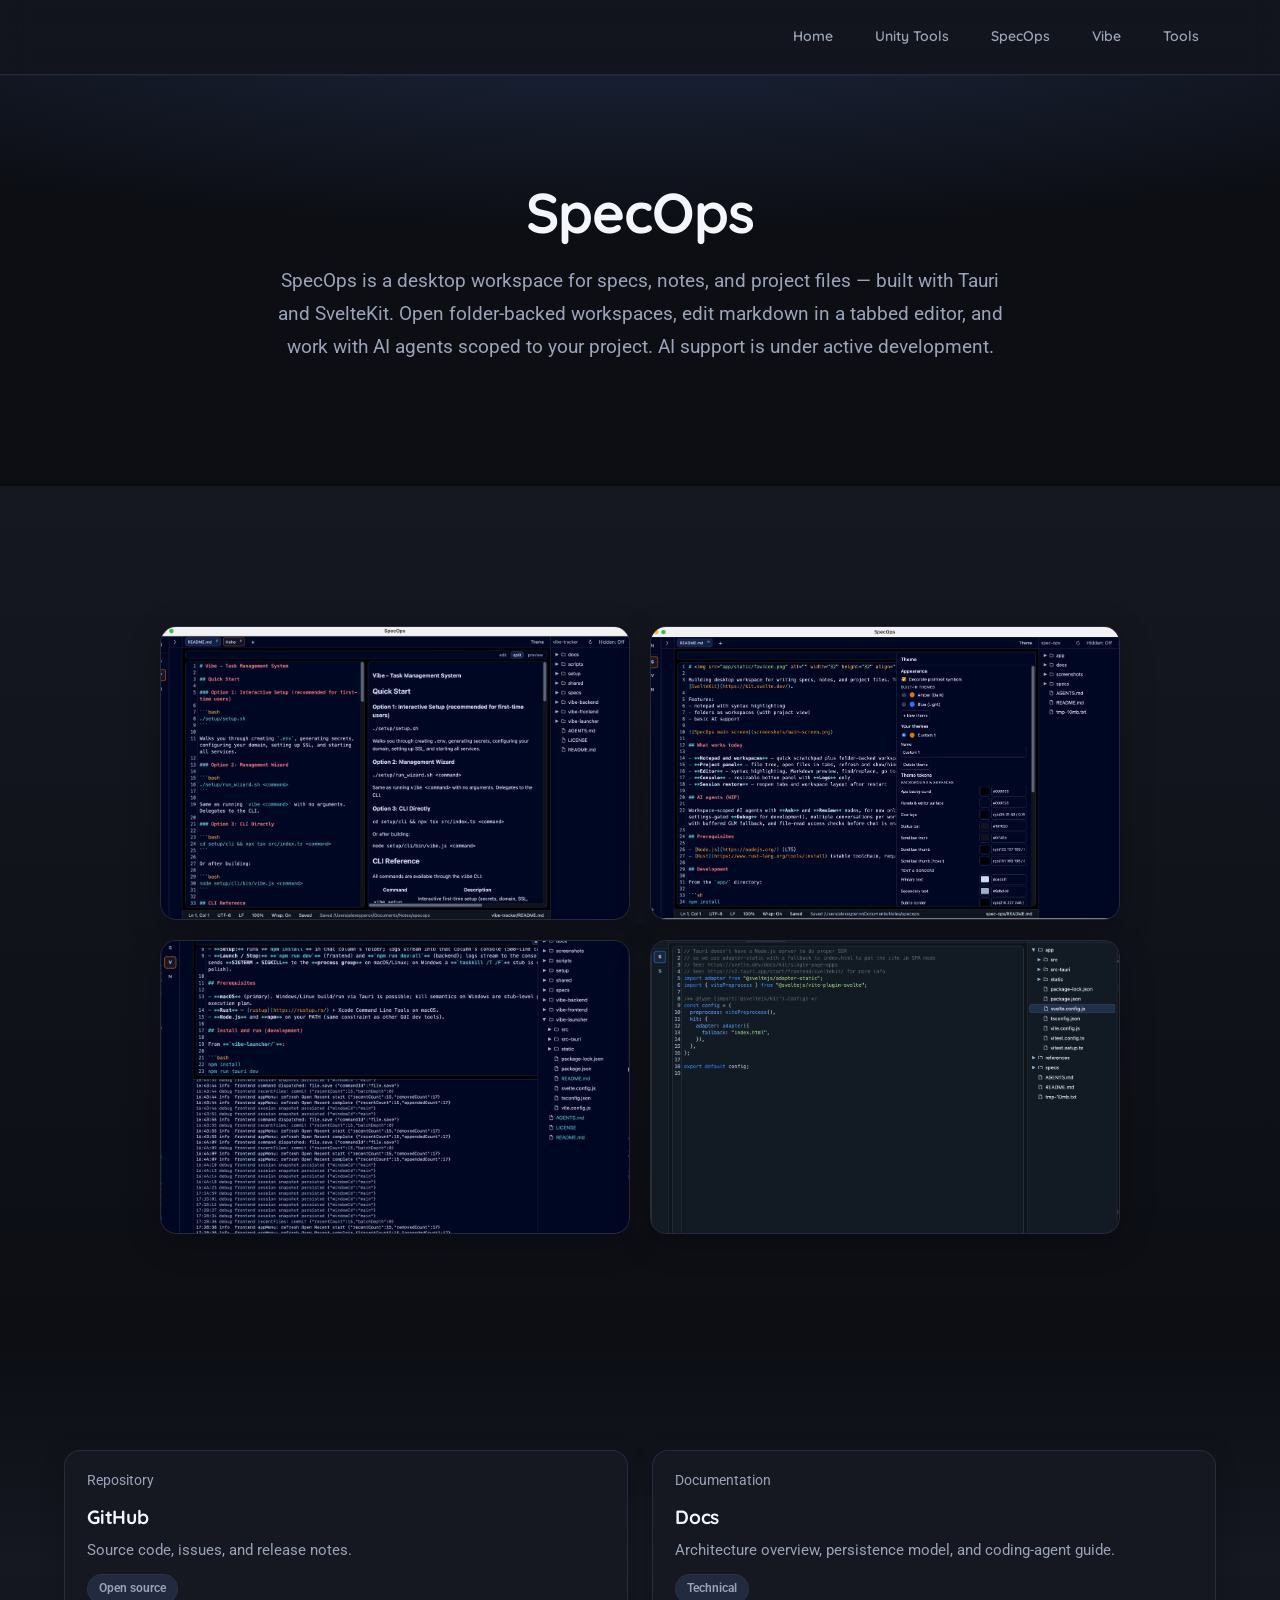
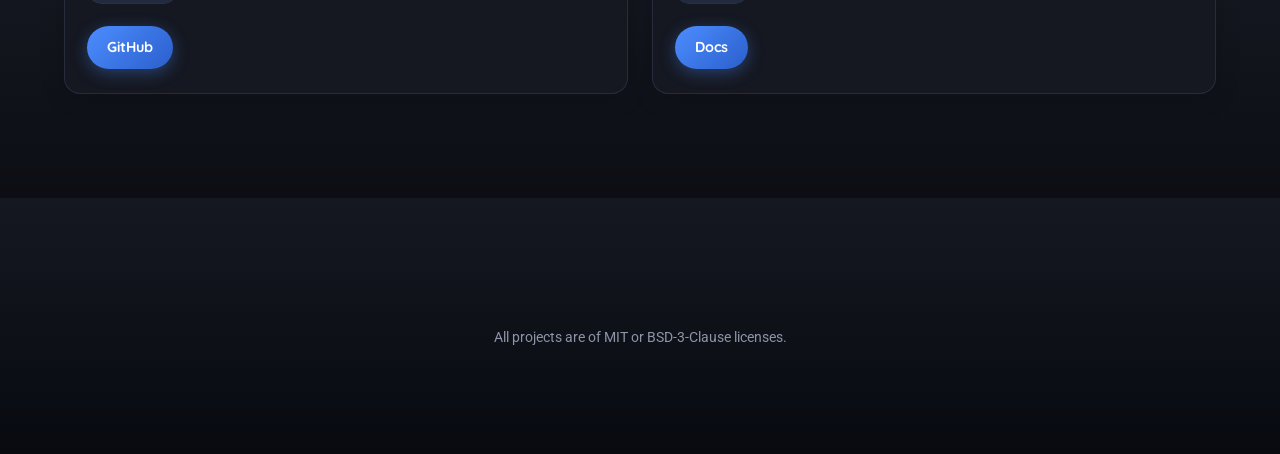
==== specops/index.html @ 5b467c3b "Website updated" ====
<!DOCTYPE html>
<html lang="en">
<head>
  <meta charset="UTF-8">
  <meta name="viewport" content="width=device-width, initial-scale=1.0">
  <title>SpecOps</title>
  
  <link rel="preconnect" href="https://fonts.googleapis.com">
  <link rel="preconnect" href="https://fonts.gstatic.com" crossorigin>
  <link href="https://fonts.googleapis.com/css?family=Quicksand:700%7cRoboto:400,400i,700&amp;display=swap" rel="stylesheet">
  <meta name="description" content="SpecOps — desktop workspace for specs, notes, and project files. Tauri &#43; SvelteKit app with folder workspaces, markdown editing, and workspace-scoped AI agents.">
  <link rel="canonical" href="https://alexeyperov.github.io/specops/">
  <meta property="og:title" content="SpecOps">
  <meta property="og:description" content="SpecOps — desktop workspace for specs, notes, and project files. Tauri &#43; SvelteKit app with folder workspaces, markdown editing, and workspace-scoped AI agents.">
  <meta property="og:url" content="https://alexeyperov.github.io/specops/">
  <meta property="og:type" content="website">
  
  <meta name="theme-color" content="#4d8dff">
  <meta name="twitter:card" content="summary">
  <meta name="twitter:title" content="SpecOps">
  <meta name="twitter:description" content="SpecOps — desktop workspace for specs, notes, and project files. Tauri &#43; SvelteKit app with folder workspaces, markdown editing, and workspace-scoped AI agents.">
  
  <style>
    :root {
      --font-heading: "Quicksand", sans-serif;
      --font-body: "Roboto", sans-serif;
      --accent: #4d8dff;
      --accent-muted: #2a5fcc;
      --follow-us-gradient: radial-gradient(ellipse 100% 60% at 50% 100%, #1a2240 0%, #0c0e14 70%);
      --footer-gradient: linear-gradient(180deg, #151821 0%, #080a10 100%);
      --intro-gradient: radial-gradient(ellipse 120% 80% at 50% -20%, #1e2840 0%, #0c0e14 72%);
      --line: #2d3348;
      --page-bg: #0c0e14;
      --photos-gradient: linear-gradient(180deg, #151821 0%, #0c0e14 100%);
      --project-grid-gradient: linear-gradient(180deg, #0c0e14 0%, #151821 50%, #0c0e14 100%);
      --social-button-background: linear-gradient(145deg, #1e2230 0%, #151821 100%);
      --social-icon-facebook: #6bb6ff;
      --social-icon-github: #f4f6fb;
      --social-icon-linkedin: #4d8dff;
      --surface: #151821;
      --surface-strong: #1e2230;
      --text-primary: #f4f6fb;
      --text-secondary: #9aa3b8;
      --widget-gradient: linear-gradient(145deg, #1a1f2e 0%, #12151f 100%);
    }
  </style>
  <link rel="stylesheet" href="../styles.css">
</head>
<body>
  <a class="skip-link" href="#main-content">Skip to main content</a>
  <noscript>
    <style>
      .scroll-reveal,
      .scroll-reveal.scroll-reveal--visible {
        opacity: 1 !important;
        transform: none !important;
      }
    </style>
  </noscript>
  
  <header class="site-header">
    <div class="container">
      <div class="header-inner header-inner--no-brand">
        
        
        <button class="site-nav-toggle" type="button" aria-expanded="false" aria-controls="site-nav" aria-label="Menu">
          <span class="site-nav-toggle__bar" aria-hidden="true"></span>
          <span class="site-nav-toggle__bar" aria-hidden="true"></span>
          <span class="site-nav-toggle__bar" aria-hidden="true"></span>
        </button>
        <nav class="site-nav" id="site-nav" aria-label="Site navigation">
          
          <a class="site-nav__link" href="../">Home</a>
          
          <a class="site-nav__link" href="../unity-tools/">Unity Tools</a>
          
          <a class="site-nav__link" href="./">SpecOps</a>
          
          <a class="site-nav__link" href="../vibe/">Vibe</a>
          
          <a class="site-nav__link" href="../tools/">Tools</a>
          
        </nav>
        
      </div>
    </div>
  </header>
  

  <main id="main-content">
    <section class="intro section section-gradient scroll-reveal scroll-reveal--immediate"><div class="container center"><h1 id="intro_title">SpecOps</h1><p>SpecOps is a desktop workspace for specs, notes, and project files — built with Tauri and SvelteKit. Open folder-backed workspaces, edit markdown in a tabbed editor, and work with AI agents scoped to your project. AI support is under active development.</p></div></section>
<section class="photos section section-gradient scroll-reveal" id="photos"><div class="container"><div class="photos-grid" data-image-lightbox><button type="button" class="photos-grid__item" data-lightbox-src="../assets/spec-ops-main-screen-split-view.png" data-lightbox-alt="SpecOps split view with markdown editor and AI chat panel"><img src="../assets/spec-ops-main-screen-split-view.png" alt="SpecOps split view with markdown editor and AI chat panel"></button><button type="button" class="photos-grid__item" data-lightbox-src="../assets/spec-ops-main-screen-themes.png" data-lightbox-alt="SpecOps themes panel"><img src="../assets/spec-ops-main-screen-themes.png" alt="SpecOps themes panel"></button><button type="button" class="photos-grid__item" data-lightbox-src="../assets/spec-ops-main-screen-logs.png" data-lightbox-alt="SpecOps logs panel"><img src="../assets/spec-ops-main-screen-logs.png" alt="SpecOps logs panel"></button><button type="button" class="photos-grid__item" data-lightbox-src="../assets/spec-ops-main-screen.png" data-lightbox-alt="SpecOps main workspace with editor tabs and project panel"><img src="../assets/spec-ops-main-screen.png" alt="SpecOps main workspace with editor tabs and project panel"></button></div></div></section>

<section class="project-grid section section-gradient scroll-reveal" data-widget-type="project_grid">
  <div class="container">
    
    
    <div class="project-grid__grid" style="">
      
      <article class="project-card scroll-reveal project-card--no-media">
        
        <div class="project-card__body">
          <p class="project-card__meta-line">Repository</p>
          
          <h3 class="project-card__title">GitHub</h3>
          <p class="project-card__desc">Source code, issues, and release notes.</p>
          <ul class="project-card__tags"><li>Open source</li></ul>
          <p class="project-card__cta-wrap"><a class="project-card__cta" href="https://github.com/AlexeyPerov/SpecOps" target="_blank" rel="noopener noreferrer">GitHub</a></p>
        </div>
      </article>
      
      <article class="project-card scroll-reveal project-card--no-media">
        
        <div class="project-card__body">
          <p class="project-card__meta-line">Documentation</p>
          
          <h3 class="project-card__title">Docs</h3>
          <p class="project-card__desc">Architecture overview, persistence model, and coding-agent guide.</p>
          <ul class="project-card__tags"><li>Technical</li></ul>
          <p class="project-card__cta-wrap"><a class="project-card__cta" href="https://github.com/AlexeyPerov/SpecOps/blob/master/docs/architecture.md" target="_blank" rel="noopener noreferrer">Docs</a></p>
        </div>
      </article>
      
    </div>
  </div>
</section>

  </main>

  <footer class="footer section section-gradient" id="footer"><div class="container"><p class="footer-copyright">All projects are of MIT or BSD-3-Clause licenses.</p></div></footer>
  <script type="application/json" id="site-widgets-config">{"scroll_reveal":{"respect_reduced_motion":true,"root_margin":"0px 0px -5% 0px","threshold":0.12},"carousel":{"swipe_threshold_px":30,"keyboard_navigation":true},"split_widget":{"keyboard_navigation":false}}</script>
  <script src="../scroll-reveal.js" defer></script>
  
  
  <script src="../image-lightbox.js" defer></script>
  <script src="../nav.js" defer></script>
</body>
</html>
---- styles.css ----
* {
  box-sizing: border-box;
}

html {
  scroll-behavior: smooth;
  scroll-padding-top: 84px;
}

body {
  margin: 0;
  font-family: var(--font-body);
  color: var(--text-primary);
  background: var(--page-bg);
  line-height: 1.65;
  -webkit-font-smoothing: antialiased;
}

.skip-link {
  position: absolute;
  top: -100%;
  left: 16px;
  z-index: 100;
  padding: 10px 16px;
  border-radius: 0 0 8px 8px;
  background: var(--surface);
  color: var(--text-primary);
  font-family: var(--font-body);
  font-weight: 600;
  font-size: 0.875rem;
  text-decoration: none;
  box-shadow: 0 4px 12px rgba(28, 30, 46, 0.15);
}

.skip-link:focus {
  top: 0;
}

.skip-link:focus-visible {
  outline: 2px solid var(--accent);
  outline-offset: 2px;
}

.brand-home:focus-visible,
.site-nav__link:focus-visible,
.site-nav-toggle:focus-visible,
.catalog-carousel__arrow:focus-visible,
.split-widget__tab:focus-visible,
.catalog-store-btn:focus-visible,
.follow-us__btn:focus-visible,
.project-card__cta:focus-visible,
.footer-contact-row__email:focus-visible,
.footer-legal-links__left:focus-visible,
.footer-legal-links__right:focus-visible {
  outline: 2px solid var(--accent);
  outline-offset: 2px;
}

#intro_title,
#apps_title,
#offers_title,
#photos_title,
#vacancies_title,
#follow_us_title,
#footer {
  scroll-margin-top: 84px;
}

h1, h2, h3, h4 {
  font-family: var(--font-heading);
  margin-top: 0;
  line-height: 1.2;
}

h1 { font-size: clamp(2.25rem, 5vw, 3.5rem); letter-spacing: -0.02em; }
h2 { font-size: clamp(1.65rem, 3.5vw, 2.5rem); letter-spacing: -0.015em; }
h3 { font-size: 1.25rem; letter-spacing: -0.01em; }

p {
  color: var(--text-secondary);
  max-width: 68ch;
}

.container.center > p,
.intro .container > p {
  margin-left: auto;
  margin-right: auto;
}

.container {
  width: min(1160px, 90%);
  margin: 0 auto;
}

.center {
  text-align: center;
}

.section {
  padding: clamp(72px, 10vw, 104px) 0;
}

.cover-banner {
  width: 100%;
  margin: 0;
  padding: 0;
  line-height: 0;
  background: var(--cover-background);
  display: flex;
  justify-content: center;
  align-items: center;
}

.cover-banner__img {
  display: block;
  width: auto;
  max-width: 100%;
  height: auto;
  max-height: min(480px, 55vh);
  object-fit: contain;
}

.site-header {
  border-bottom: 1px solid color-mix(in srgb, var(--line) 65%, transparent);
  background: color-mix(in srgb, var(--surface) 78%, transparent);
  position: sticky;
  top: 0;
  backdrop-filter: blur(14px) saturate(1.2);
  z-index: 10;
  box-shadow: 0 1px 0 color-mix(in srgb, var(--text-primary) 4%, transparent);
}

.header-inner {
  display: flex;
  flex-wrap: wrap;
  align-items: center;
  justify-content: space-between;
  gap: 12px 20px;
  min-height: 74px;
  padding: 8px 0;
}

.header-inner--no-brand {
  justify-content: flex-end;
}

.brand-row {
  display: flex;
  align-items: center;
  gap: 12px;
  min-height: 48px;
}

.brand-home {
  display: inline-flex;
  align-items: center;
  text-decoration: none;
}

.site-nav {
  display: flex;
  flex-wrap: wrap;
  align-items: center;
  justify-content: flex-end;
  gap: 8px;
}

.site-nav__link {
  display: inline-flex;
  align-items: center;
  justify-content: center;
  padding: 9px 16px;
  border-radius: 999px;
  border: 1px solid transparent;
  background: transparent;
  color: var(--text-secondary);
  font-family: var(--font-heading);
  font-weight: 600;
  font-size: 0.875rem;
  text-decoration: none;
  white-space: nowrap;
  transition: color 0.15s ease, background 0.15s ease, border-color 0.15s ease, box-shadow 0.15s ease;
}

.site-nav__link:hover {
  color: var(--text-primary);
  background: color-mix(in srgb, var(--surface-strong) 55%, transparent);
  border-color: color-mix(in srgb, var(--line) 80%, transparent);
}

.site-nav__link--active,
.site-nav__link--active:hover {
  color: var(--text-primary);
  background: color-mix(in srgb, var(--accent) 18%, var(--surface-strong));
  border-color: color-mix(in srgb, var(--accent) 45%, var(--line));
  box-shadow: 0 0 0 1px color-mix(in srgb, var(--accent) 25%, transparent);
}

.site-nav-toggle {
  display: none;
  align-items: center;
  justify-content: center;
  flex-direction: column;
  gap: 5px;
  width: 44px;
  height: 44px;
  padding: 0;
  border: none;
  border-radius: 10px;
  background: var(--widget-gradient);
  cursor: pointer;
}

.site-nav-toggle__bar {
  display: block;
  width: 20px;
  height: 2px;
  border-radius: 1px;
  background: var(--text-primary);
  transition: transform 0.2s ease, opacity 0.2s ease;
}

.site-nav-toggle[aria-expanded="true"] .site-nav-toggle__bar:nth-child(1) {
  transform: translateY(7px) rotate(45deg);
}

.site-nav-toggle[aria-expanded="true"] .site-nav-toggle__bar:nth-child(2) {
  opacity: 0;
}

.site-nav-toggle[aria-expanded="true"] .site-nav-toggle__bar:nth-child(3) {
  transform: translateY(-7px) rotate(-45deg);
}

.logo {
  width: 36px;
  height: 36px;
  border-radius: 8px;
  object-fit: cover;
  background: var(--surface-strong);
}

.brand-name {
  font-family: var(--font-heading);
  font-weight: 700;
}

.catalog-app-card {
  display: flex;
  flex-direction: column;
  gap: 24px;
  align-items: stretch;
  width: 100%;
}

.catalog-app-card__header {
  display: flex;
  justify-content: center;
  align-items: center;
  width: 100%;
}

.catalog-app-card__header-image {
  display: block;
  margin-inline: auto;
  max-width: 100%;
  max-height: 300px;
  width: auto;
  height: auto;
}

.catalog-app-card__header-title {
  margin: 0;
  font-size: 2.25rem;
  text-align: center;
}

.catalog-app-card--title-in-header .catalog-app-card__header {
  padding-top: 45px;
  padding-bottom: 45px;
}

.catalog-carousel {
  margin-top: -8px;
  margin-inline: auto;
  position: relative;
  display: grid;
  grid-template-columns: auto 1fr auto;
  align-items: center;
  gap: 80px;
  max-width: 720px;
  width: 100%;
}

.catalog-carousel__arrow {
  width: 34px;
  height: 34px;
  border: none;
  border-radius: 999px;
  background: rgba(0, 0, 0, 0.5);
  color: #fff;
  font-size: 20px;
  line-height: 1;
  cursor: pointer;
  z-index: 3;
}

.catalog-carousel__arrow:hover {
  background: rgba(0, 0, 0, 0.68);
}

.catalog-carousel:has(.catalog-carousel__slide:only-child) .catalog-carousel__arrow {
  display: none;
}

.catalog-carousel__status {
  grid-column: 1 / -1;
  margin: 0;
  text-align: center;
  font-size: 0.875rem;
  color: rgba(255, 255, 255, 0.75);
}

.catalog-carousel__live {
  position: absolute;
  width: 1px;
  height: 1px;
  padding: 0;
  margin: -1px;
  overflow: hidden;
  clip: rect(0, 0, 0, 0);
  white-space: nowrap;
  border: 0;
}

.catalog-carousel__viewport {
  position: relative;
  height: 670px;
  overflow: visible;
}

.catalog-carousel__track {
  position: relative;
  width: 100%;
  height: 100%;
}

.catalog-carousel__slide {
  position: absolute;
  top: 50%;
  left: 50%;
  transform: translate(-50%, -50%) scale(0.96);
  opacity: 0;
  transition: transform 0.25s ease, opacity 0.25s ease;
}

.catalog-carousel__slide.state-prev,
.catalog-carousel__slide.state-next {
  opacity: 1;
  z-index: 1;
}

.catalog-carousel__slide.state-prev {
  transform: translate(calc(-50% - 120px), -50%);
}

.catalog-carousel__slide.state-next {
  transform: translate(calc(-50% + 120px), -50%);
}

.catalog-carousel__slide.state-active {
  opacity: 1;
  z-index: 2;
  transform: translate(-50%, -50%) scale(1);
}

.catalog-carousel__img {
  display: block;
  max-height: 626px;
  width: auto;
  height: auto;
  border-radius: 12px;
  border: none;
  user-select: none;
  -webkit-user-drag: none;
}

.catalog-carousel__slide.state-prev .catalog-carousel__img,
.catalog-carousel__slide.state-next .catalog-carousel__img {
  max-height: 500px;
}

.catalog-app-card__subscribe {
  margin-top: -4px;
  text-align: center;
}

.catalog-app-card__subscribe-title {
  margin: 0 0 7.5px;
  font-family: var(--font-heading);
  font-size: 1rem;
  font-weight: 700;
  color: var(--text-primary);
}

.catalog-app-card__subscribe-list {
  list-style: none;
  margin: 0;
  padding: 0;
  display: flex;
  flex-direction: column;
  align-items: center;
  gap: 6px;
}

.catalog-app-card__subscribe-link {
  color: var(--accent);
  text-decoration: none;
  font-size: 0.95rem;
}

.catalog-app-card__subscribe-link:hover {
  text-decoration: underline;
}

.catalog-app-card__stores {
  display: flex;
  flex-wrap: wrap;
  justify-content: center;
  align-items: center;
  gap: 12px;
  margin-top: -10px;
  padding-top: 18px;
  border-top: none;
}

.catalog-store-btn {
  display: inline-block;
  padding: 0;
  margin: 0;
  border: none;
  background: transparent;
  line-height: 0;
  text-decoration: none;
  vertical-align: middle;
  transition: transform 0.15s ease, filter 0.15s ease;
}

.catalog-store-btn:hover {
  transform: translateY(-2px);
  filter: drop-shadow(0 4px 12px rgba(28, 30, 46, 0.18));
}

.catalog-store-btn__icon {
  display: block;
  height: var(--store-icon-height, 36px);
  width: auto;
  max-width: none;
}

.catalog-app-card__icon-row {
  display: grid;
  grid-template-columns: minmax(0, 1fr) auto minmax(0, 1fr);
  align-items: center;
  column-gap: 32px;
  row-gap: 10px;
  margin-top: -4px;
  width: 100%;
}

.catalog-app-card__stat {
  display: flex;
  flex-direction: column;
  justify-content: center;
  gap: 2px;
  min-width: 0;
}

.catalog-app-card__stat--left {
  justify-self: end;
  text-align: right;
  align-items: flex-end;
}

.catalog-app-card__stat--right {
  justify-self: start;
  text-align: left;
  align-items: flex-start;
}

.catalog-app-card__stat-line {
  display: block;
  font-size: 1.3125rem;
  line-height: 1.25;
  color: var(--text-secondary);
}

.catalog-app-card__stat-line--emphasis {
  font-size: 2.3625rem;
  font-weight: 700;
  color: var(--accent);
}

.catalog-app-card__stat--left .catalog-app-card__stat-line--emphasis,
.catalog-app-card__stat--right .catalog-app-card__stat-line--emphasis {
  -webkit-text-stroke: 0.700px #000;
  paint-order: stroke fill;
}

.catalog-app-card__icon-wrap {
  justify-self: center;
}

.catalog-app-icon {
  display: block;
  margin-inline: auto;
  max-width: none;
  border-radius: 12px;
  border: none;
}

.catalog-app-card__body {
  min-width: 0;
  text-align: center;
}

.catalog-app-card__body h3 {
  margin-top: 0;
  font-size: 1.8rem;
  text-align: center;
}

.catalog-app-card__columns {
  display: grid;
  grid-template-columns: repeat(2, minmax(0, 1fr));
  gap: 16px 28px;
  margin-top: 12px;
  padding-left: 100px;
  padding-right: 100px;
  text-align: left;
}

.catalog-app-card__col {
  margin: 0;
}

.catalog-app-card__col:empty {
  display: none;
}

.catalog-app-card__columns:not(:has(.catalog-app-card__col:nth-child(2):not(:empty))) .catalog-app-card__col:first-child {
  grid-column: 1 / -1;
  text-align: center;
}

.catalog-apps-stack {
  margin-top: 28px;
  display: flex;
  flex-direction: column;
  gap: 20px;
  width: 100%;
}

.offers-grid {
  margin-top: 28px;
  display: grid;
  grid-template-columns: repeat(auto-fit, minmax(240px, 1fr));
  gap: 16px;
}

.offer-card,
.vacancy-card {
  background: var(--widget-gradient);
  border: none;
  border-radius: 14px;
  padding: 20px;
}

.offers-grid .offer-card {
  display: flex;
  flex-direction: column;
  align-items: center;
  text-align: center;
}

.offers-grid .offer-card h3,
.offers-grid .offer-card p {
  text-align: center;
}

.offer-card__image {
  display: block;
  max-height: 35px;
  width: auto;
  height: auto;
  margin-inline: auto;
  margin-top: 15px;
  margin-bottom: 15px;
}

.section-gradient.intro { background: var(--intro-gradient); }

.section.intro .container > h1 {
  margin-bottom: 0.75rem;
}

.section.intro .container > p {
  font-size: clamp(1.05rem, 2vw, 1.2rem);
  line-height: 1.7;
}

.section.intro .container p:empty {
  display: none;
}

.section-gradient.catalog-showcase { background: var(--catalog-gradient); }
.section-gradient.project-grid { background: var(--project-grid-gradient, var(--catalog-gradient)); }
.section-gradient.media-swiper-widget { background: var(--catalog-gradient); }
.section-gradient.offers { background: var(--offers-gradient); }
.section-gradient.photos { background: var(--photos-gradient); }
.section-gradient.vacancies { background: var(--vacancies-gradient); }
.section-gradient.follow-us { background: var(--follow-us-gradient); }
.section-gradient.footer { background: var(--footer-gradient); }

.project-grid > .container > h2,
.photos > .container > h2 {
  margin-bottom: 0.35rem;
}

.follow-us__buttons {
  margin-top: 36px;
  display: flex;
  flex-wrap: wrap;
  justify-content: center;
  align-items: center;
  gap: 20px;
}

.follow-us__btn {
  display: inline-flex;
  align-items: center;
  justify-content: center;
  width: 64px;
  height: 64px;
  border-radius: 16px;
  border: 1px solid color-mix(in srgb, var(--line) 70%, transparent);
  background: var(--social-button-background, var(--widget-gradient));
  text-decoration: none;
  transition: transform 0.15s ease, box-shadow 0.15s ease, border-color 0.15s ease;
  box-shadow: 0 4px 24px rgba(0, 0, 0, 0.2);
}

.follow-us__btn:hover {
  transform: translateY(-3px);
  border-color: color-mix(in srgb, var(--accent) 40%, var(--line));
  box-shadow: 0 12px 32px rgba(0, 0, 0, 0.28);
}

.follow-us__icon {
  display: block;
}

.follow-us__btn img.follow-us__icon {
  width: 28px;
  height: 28px;
  object-fit: contain;
}

.follow-us__btn--github {
  color: var(--social-icon-github, #181717);
}

.follow-us__btn--linkedin {
  color: var(--social-icon-linkedin, #0a66c2);
}

.follow-us__btn--facebook {
  color: var(--social-icon-facebook, #1877f2);
}

.photos-grid {
  margin-top: 36px;
  display: grid;
  grid-template-columns: repeat(2, minmax(0, 1fr));
  gap: 20px;
  max-width: 960px;
  margin-left: auto;
  margin-right: auto;
}

.photos-grid__item {
  display: block;
  width: 100%;
  padding: 0;
  border: none;
  background: transparent;
  cursor: zoom-in;
  border-radius: 16px;
  overflow: hidden;
  box-shadow: 0 8px 32px rgba(0, 0, 0, 0.25);
  transition: transform 0.2s ease, box-shadow 0.2s ease;
}

.photos-grid__item:hover {
  transform: translateY(-4px);
  box-shadow: 0 16px 48px rgba(0, 0, 0, 0.35);
}

.photos-grid img {
  width: 100%;
  aspect-ratio: 16 / 10;
  object-fit: cover;
  border-radius: 16px;
  background: var(--surface-strong);
  border: 1px solid color-mix(in srgb, var(--line) 50%, transparent);
  display: block;
}

.photos-grid__item:focus-visible {
  outline: 2px solid var(--accent);
  outline-offset: 3px;
}

.image-lightbox {
  position: fixed;
  inset: 0;
  z-index: 1000;
}

.image-lightbox[hidden] {
  display: none;
}

.image-lightbox__backdrop {
  position: absolute;
  inset: 0;
  background: rgba(12, 16, 28, 0.88);
}

.image-lightbox__dialog {
  position: relative;
  z-index: 1;
  display: flex;
  align-items: center;
  justify-content: center;
  min-height: 100%;
  padding: 24px;
  box-sizing: border-box;
}

.image-lightbox__image {
  max-width: min(100%, 1200px);
  max-height: calc(100vh - 96px);
  width: auto;
  height: auto;
  border-radius: 12px;
  box-shadow: 0 24px 64px rgba(0, 0, 0, 0.35);
}

.image-lightbox__close {
  position: fixed;
  top: 16px;
  right: 16px;
  width: 44px;
  height: 44px;
  border: none;
  border-radius: 999px;
  background: rgba(255, 255, 255, 0.12);
  color: #fff;
  font-size: 28px;
  line-height: 1;
  cursor: pointer;
}

.image-lightbox__close:focus-visible {
  outline: 2px solid var(--accent);
  outline-offset: 2px;
}

body.image-lightbox-open {
  overflow: hidden;
}

.vacancy-card ul,
.vacancy-detail ul {
  margin-top: 0;
  margin-bottom: 22px;
  color: var(--text-secondary);
}

.split-widget {
  margin-top: 28px;
}

.split-widget__layout {
  display: grid;
  grid-template-columns: minmax(200px, 280px) 1fr;
  gap: 28px;
  align-items: start;
}

.split-widget__list {
  list-style: none;
  padding: 0;
  margin: 0;
}

.split-widget__tab {
  width: 100%;
  text-align: left;
  padding: 14px 16px;
  margin-bottom: 8px;
  border: none;
  border-radius: 12px;
  background: var(--widget-gradient);
  color: var(--text-primary);
  font: inherit;
  font-family: var(--font-heading);
  font-weight: 600;
  cursor: pointer;
  transition: filter 0.15s ease, box-shadow 0.15s ease, color 0.15s ease;
}

.split-widget__tab:hover {
  filter: brightness(1.04);
  box-shadow: 0 4px 14px rgba(28, 30, 46, 0.08);
}

.split-widget__tab.is-active {
  filter: brightness(1.06);
  box-shadow: 0 4px 16px rgba(147, 191, 136, 0.35);
  color: var(--accent);
}

.split-widget__panels {
  min-height: 120px;
}

.split-widget__panel {
  background: var(--widget-gradient);
  border: none;
  border-radius: 14px;
  padding: 24px;
}

.split-widget__panel:not(.is-active) {
  display: none;
}

.split-widget__panel.is-active {
  display: block;
}

.vacancy-detail h3 {
  margin-top: 0;
  font-size: 1.35rem;
}

.vacancy-detail h4 {
  font-size: 1rem;
  margin-top: 1.25rem;
  margin-bottom: 0.5rem;
  color: var(--text-primary);
}

.vacancy-apply {
  margin-top: 1.5rem;
  margin-bottom: 0;
}

.vacancy-apply-btn {
  display: inline-block;
  padding: 10px 20px;
  border-radius: 10px;
  background: var(--accent);
  color: #fff;
  text-decoration: none;
  font-weight: 700;
  font-family: var(--font-heading);
}

.vacancy-apply-btn:hover {
  filter: brightness(1.05);
}

.footer-heading {
  margin-bottom: 16px;
}

.footer-contact-row {
  display: flex;
  justify-content: space-between;
  align-items: center;
  gap: 16px;
  flex-wrap: wrap;
  padding: 16px 0;
  border-bottom: none;
}

.footer-contact-row__text {
  text-align: left;
  flex: 1;
  min-width: min(100%, 280px);
  color: var(--text-secondary);
}

.footer-contact-row__email {
  text-align: right;
  flex-shrink: 0;
  color: var(--accent);
  font-weight: 600;
  text-decoration: none;
}

.footer-contact-row__email:hover {
  text-decoration: underline;
}

.footer-legal-links {
  display: flex;
  justify-content: space-between;
  align-items: center;
  gap: 16px;
  flex-wrap: wrap;
  padding: 14px 0 8px;
}

.footer-legal-links__left,
.footer-legal-links__right {
  color: var(--accent);
  font-weight: 600;
  text-decoration: none;
}

.footer-legal-links__left:hover,
.footer-legal-links__right:hover {
  text-decoration: underline;
}

.footer-legal-links__right {
  margin-left: auto;
  text-align: right;
}

.footer-copyright,
.footer-cookie {
  text-align: center;
  margin-left: auto;
  margin-right: auto;
  color: var(--text-secondary);
  font-size: 0.9rem;
  margin-top: 1.5rem;
  margin-bottom: 0;
  opacity: 0.9;
}

.footer-cookie {
  margin-top: 0.5rem;
  font-size: 0.85rem;
}

@media (max-width: 720px) {
  .header-inner {
    display: grid;
    grid-template-columns: 1fr auto;
    grid-template-rows: auto auto;
    align-items: center;
  }

  .header-inner--no-brand .site-nav-toggle {
    grid-column: 2;
    grid-row: 1;
    justify-self: end;
  }

  .site-nav-toggle {
    display: inline-flex;
    grid-column: 2;
    grid-row: 1;
  }

  .site-nav {
    display: none;
    grid-column: 1 / -1;
    grid-row: 2;
    flex-direction: column;
    align-items: stretch;
    width: 100%;
    padding-top: 8px;
  }

  .site-nav.site-nav--open {
    display: flex;
  }

  .site-nav__link {
    justify-content: center;
  }

  .catalog-carousel {
    gap: 32px;
    max-width: 100%;
  }

  .catalog-carousel__viewport {
    height: 540px;
    min-width: 0;
    overflow: hidden;
  }

  .catalog-carousel__slide.state-prev {
    transform: translate(calc(-50% - 80px), -50%) scale(0.95);
  }

  .catalog-carousel__slide.state-next {
    transform: translate(calc(-50% + 80px), -50%) scale(0.95);
  }

  .catalog-carousel__img {
    max-height: 480px;
    max-width: 100%;
  }

  .catalog-carousel__slide.state-prev .catalog-carousel__img,
  .catalog-carousel__slide.state-next .catalog-carousel__img {
    max-height: 380px;
  }
}

@media (max-width: 900px) {
  .photos-grid { grid-template-columns: repeat(2, minmax(0, 1fr)); gap: 16px; }
  .split-widget__layout {
    grid-template-columns: 1fr;
  }
}

@media (max-width: 640px) {
  .section { padding: 64px 0; }
  .project-grid__grid {
    grid-template-columns: 1fr;
  }
  .photos-grid {
    grid-template-columns: 1fr;
  }
  .catalog-app-card .catalog-carousel {
    display: none;
  }

  .catalog-app-card__stat {
    display: none;
  }

  .catalog-app-card__icon-row {
    grid-template-columns: 1fr;
    justify-items: center;
    column-gap: 0;
  }

  .catalog-app-card__columns {
    padding-left: 0;
    padding-right: 0;
    grid-template-columns: repeat(2, minmax(0, 1fr));
    gap: 12px 16px;
  }

  .footer-contact-row__email {
    text-align: left;
    width: 100%;
  }

  .catalog-carousel {
    gap: 8px;
  }

  .catalog-carousel__arrow {
    width: 44px;
    height: 44px;
    min-width: 44px;
    min-height: 44px;
    font-size: 24px;
    flex-shrink: 0;
  }

  .catalog-carousel__viewport {
    height: min(52vh, 400px);
  }

  .catalog-carousel__slide.state-prev {
    transform: translate(calc(-50% - 36px), -50%) scale(0.9);
  }

  .catalog-carousel__slide.state-next {
    transform: translate(calc(-50% + 36px), -50%) scale(0.9);
  }

  .catalog-carousel__img {
    max-height: min(340px, 48vh);
    max-width: 100%;
  }

  .catalog-carousel__slide.state-prev .catalog-carousel__img,
  .catalog-carousel__slide.state-next .catalog-carousel__img {
    max-height: min(260px, 38vh);
  }
}

.widget-row-inner {
  display: flex;
  flex-direction: row;
  flex-wrap: wrap;
  align-items: stretch;
  gap: var(--widget-row-gap, 1.25rem);
}

.widget-column {
  flex: 1 1 280px;
  display: flex;
  flex-direction: column;
  gap: var(--widget-column-gap, 1.25rem);
}

.widget-grid-inner {
  display: grid;
  grid-template-columns: repeat(auto-fit, minmax(var(--widget-grid-min, 260px), 1fr));
  gap: var(--widget-grid-gap, 1.25rem);
}

.widget-row-inner .intro.section,
.widget-column .intro.section {
  padding: 2rem 0;
}

.widget-grid-inner > .intro.section {
  margin: 0;
  padding: 1.75rem 1.25rem;
  background: var(--surface);
  border: 1px solid var(--line);
  border-radius: 16px;
  aspect-ratio: 1;
  display: flex;
  align-items: center;
  justify-content: center;
  box-shadow: 0 8px 24px rgba(26, 29, 46, 0.06);
}

.widget-grid-inner > .intro.section .container {
  width: 100%;
}

.widget-grid-inner > .intro.section h1 {
  font-size: clamp(1.1rem, 2.5vw, 1.35rem);
  margin-bottom: 0.5rem;
}

.widget-grid-inner > .intro.section p {
  font-size: 0.95rem;
  margin: 0;
}

/* --- project_grid --- */
.project-grid__grid {
  display: grid;
  grid-template-columns: repeat(2, minmax(0, 1fr));
  gap: 1.5rem;
  margin-top: 8px;
}

.project-grid__sub {
  margin: -4px auto 28px;
  max-width: 640px;
  color: var(--text-secondary);
  font-size: 1.05rem;
  line-height: 1.55;
}

.project-card {
  border: 1px solid color-mix(in srgb, var(--line) 75%, transparent);
  border-radius: 16px;
  overflow: hidden;
  background: var(--surface);
  display: flex;
  flex-direction: column;
  box-shadow: 0 4px 24px rgba(0, 0, 0, 0.18);
  transition: transform 0.2s ease, box-shadow 0.2s ease, border-color 0.2s ease;
}

.project-card:hover {
  transform: translateY(-4px);
  border-color: color-mix(in srgb, var(--accent) 35%, var(--line));
  box-shadow: 0 16px 40px rgba(0, 0, 0, 0.28);
}

.project-card--no-media .project-card__body {
  padding-top: 18px;
}

.project-card__media {
  aspect-ratio: 16 / 9;
  overflow: hidden;
  background: var(--surface-strong);
}

.project-card__media img {
  width: 100%;
  height: 100%;
  object-fit: cover;
  display: block;
}

.project-card__body {
  padding: 20px 22px 24px;
  display: flex;
  flex-direction: column;
  gap: 10px;
  flex: 1;
}

.project-card__meta-line {
  margin: 0;
  font-size: 0.88rem;
  color: var(--text-secondary);
}

.project-card__meta-dl {
  margin: 0;
  padding: 0;
  font-size: 0.82rem;
  color: var(--text-secondary);
}

.project-card__meta-row {
  display: grid;
  grid-template-columns: minmax(0, 110px) 1fr;
  gap: 8px;
  align-items: baseline;
  padding: 2px 0;
}

.project-card__meta-row dt {
  margin: 0;
  font-weight: 700;
}

.project-card__meta-row dd {
  margin: 0;
}

.project-card__title {
  margin: 4px 0 0;
  font-size: 1.2rem;
  font-family: var(--font-heading);
  color: var(--text-primary);
}

.project-card__desc {
  margin: 0;
  flex: 1;
  font-size: 0.94rem;
  line-height: 1.52;
}

.project-card__tags {
  list-style: none;
  padding: 0;
  margin: 2px 0 0;
  display: flex;
  flex-wrap: wrap;
  gap: 6px;
}

.project-card__tags li {
  display: inline-block;
  padding: 4px 11px;
  border-radius: 999px;
  font-size: 0.74rem;
  font-weight: 600;
  color: var(--text-secondary);
  background: color-mix(in srgb, var(--surface-strong) 90%, var(--accent) 8%);
  border: 1px solid color-mix(in srgb, var(--line) 80%, transparent);
}

.project-card__cta-wrap {
  margin: 12px 0 0;
}

.project-card__cta {
  display: inline-flex;
  align-items: center;
  justify-content: center;
  text-decoration: none;
  padding: 10px 20px;
  border-radius: 999px;
  background: linear-gradient(135deg, var(--accent) 0%, var(--accent-muted, var(--accent)) 100%);
  color: #fff;
  font-weight: 700;
  font-size: 0.9rem;
  font-family: var(--font-heading);
  box-shadow: 0 4px 16px color-mix(in srgb, var(--accent) 35%, transparent);
  transition: filter 0.15s ease, transform 0.15s ease, box-shadow 0.15s ease;
}

.project-card__cta:hover {
  filter: brightness(1.08);
  transform: translateY(-1px);
  box-shadow: 0 8px 24px color-mix(in srgb, var(--accent) 45%, transparent);
}

.media-swiper-widget .catalog-carousel {
  margin-top: 8px;
}

.scroll-reveal {
  opacity: 0;
  transform: translateY(24px);
  transition: opacity 0.65s ease, transform 0.65s ease;
}

.scroll-reveal--immediate,
.scroll-reveal--immediate.scroll-reveal--visible {
  opacity: 1;
  transform: none;
}

.scroll-reveal.scroll-reveal--visible {
  opacity: 1;
  transform: translateY(0);
}

@media (prefers-reduced-motion: reduce) {
  .scroll-reveal,
  .scroll-reveal--immediate {
    opacity: 1;
    transform: none;
    transition: none;
  }

  .project-card:hover,
  .photos-grid__item:hover,
  .project-card__cta:hover,
  .follow-us__btn:hover {
    transform: none;
  }
}

/* Unity Tools featured showcases (apps_showcase in row widgets) */
.section.intro:has(+ [id$="-featured"]) {
  padding-bottom: clamp(36px, 5vw, 52px);
}

[id$="-featured"].widget-row.section {
  padding-top: clamp(36px, 5vw, 52px);
  padding-bottom: clamp(36px, 5vw, 52px);
}

[id$="-featured"].widget-row.section + .project-grid.section {
  padding-top: clamp(36px, 5vw, 52px);
}

[id$="-featured"] .catalog-showcase.section {
  padding-top: 0;
  padding-bottom: 0;
}

[id$="-featured"] .catalog-app-card__icon-wrap {
  display: none;
}

[id$="-featured"] .catalog-app-card__icon-row {
  grid-template-columns: repeat(2, minmax(0, 1fr));
}

[id$="-featured"] .catalog-app-card--title-in-header .catalog-app-card__header {
  padding-top: 20px;
  padding-bottom: 16px;
}

[id$="-featured"] .catalog-app-card {
  gap: 16px;
}

/* Single-slide carousel, in-image arrows */
[id$="-featured"] .catalog-carousel {
  display: block;
  position: relative;
  max-width: min(860px, 100%);
  margin-inline: auto;
  gap: 0;
}

[id$="-featured"] .catalog-carousel__arrow {
  position: absolute;
  top: 50%;
  transform: translateY(-50%);
  z-index: 4;
  width: 44px;
  height: 44px;
  border: none;
  border-radius: 0;
  background: transparent;
  color: rgba(255, 255, 255, 0.92);
  font-size: 28px;
  line-height: 1;
  text-shadow: 0 1px 6px rgba(0, 0, 0, 0.55);
  cursor: pointer;
}

[id$="-featured"] .catalog-carousel__arrow:hover,
[id$="-featured"] .catalog-carousel__arrow:focus-visible {
  background: transparent;
  color: #fff;
}

[id$="-featured"] .catalog-carousel__arrow--prev {
  left: 10px;
}

[id$="-featured"] .catalog-carousel__arrow--next {
  right: 10px;
}

[id$="-featured"] .catalog-carousel__viewport {
  position: relative;
  width: 100%;
  height: auto;
  aspect-ratio: 2196 / 1070;
  max-height: min(52vh, 480px);
  overflow: hidden;
}

[id$="-featured"] .catalog-carousel__track {
  position: relative;
  width: 100%;
  height: 100%;
}

[id$="-featured"] .catalog-carousel__slide {
  position: absolute;
  inset: 0;
  top: 0;
  left: 0;
  transform: none;
  opacity: 0;
  transition: opacity 0.25s ease;
  pointer-events: none;
}

[id$="-featured"] .catalog-carousel__slide.state-active {
  opacity: 1;
  z-index: 2;
  pointer-events: auto;
}

[id$="-featured"] .catalog-carousel__slide.state-prev,
[id$="-featured"] .catalog-carousel__slide.state-next {
  opacity: 0;
  visibility: hidden;
}

[id$="-featured"] .catalog-carousel__img {
  display: block;
  width: 100%;
  height: 100%;
  max-height: none;
  max-width: none;
  object-fit: cover;
  object-position: left top;
  border-radius: 12px;
}

[id$="-featured"] .catalog-carousel__status {
  position: absolute;
  bottom: 10px;
  left: 50%;
  transform: translateX(-50%);
  z-index: 3;
  margin: 0;
  padding: 2px 10px;
  border-radius: 999px;
  background: rgba(0, 0, 0, 0.35);
}

@media (max-width: 768px) {
  [id$="-featured"] .catalog-carousel__viewport {
    max-height: min(48vh, 400px);
  }
}

@media (max-width: 640px) {
  .section.intro:has(+ [id$="-featured"]) {
    padding-bottom: 32px;
  }

  [id$="-featured"].widget-row.section {
    padding-top: 32px;
    padding-bottom: 32px;
  }

  [id$="-featured"].widget-row.section + .project-grid.section {
    padding-top: 32px;
  }

  [id$="-featured"] .catalog-app-card .catalog-carousel {
    display: block;
  }

  [id$="-featured"] .catalog-carousel__viewport {
    max-height: min(42vh, 320px);
  }

  [id$="-featured"] .catalog-carousel__arrow {
    width: 40px;
    height: 40px;
    font-size: 24px;
  }
}
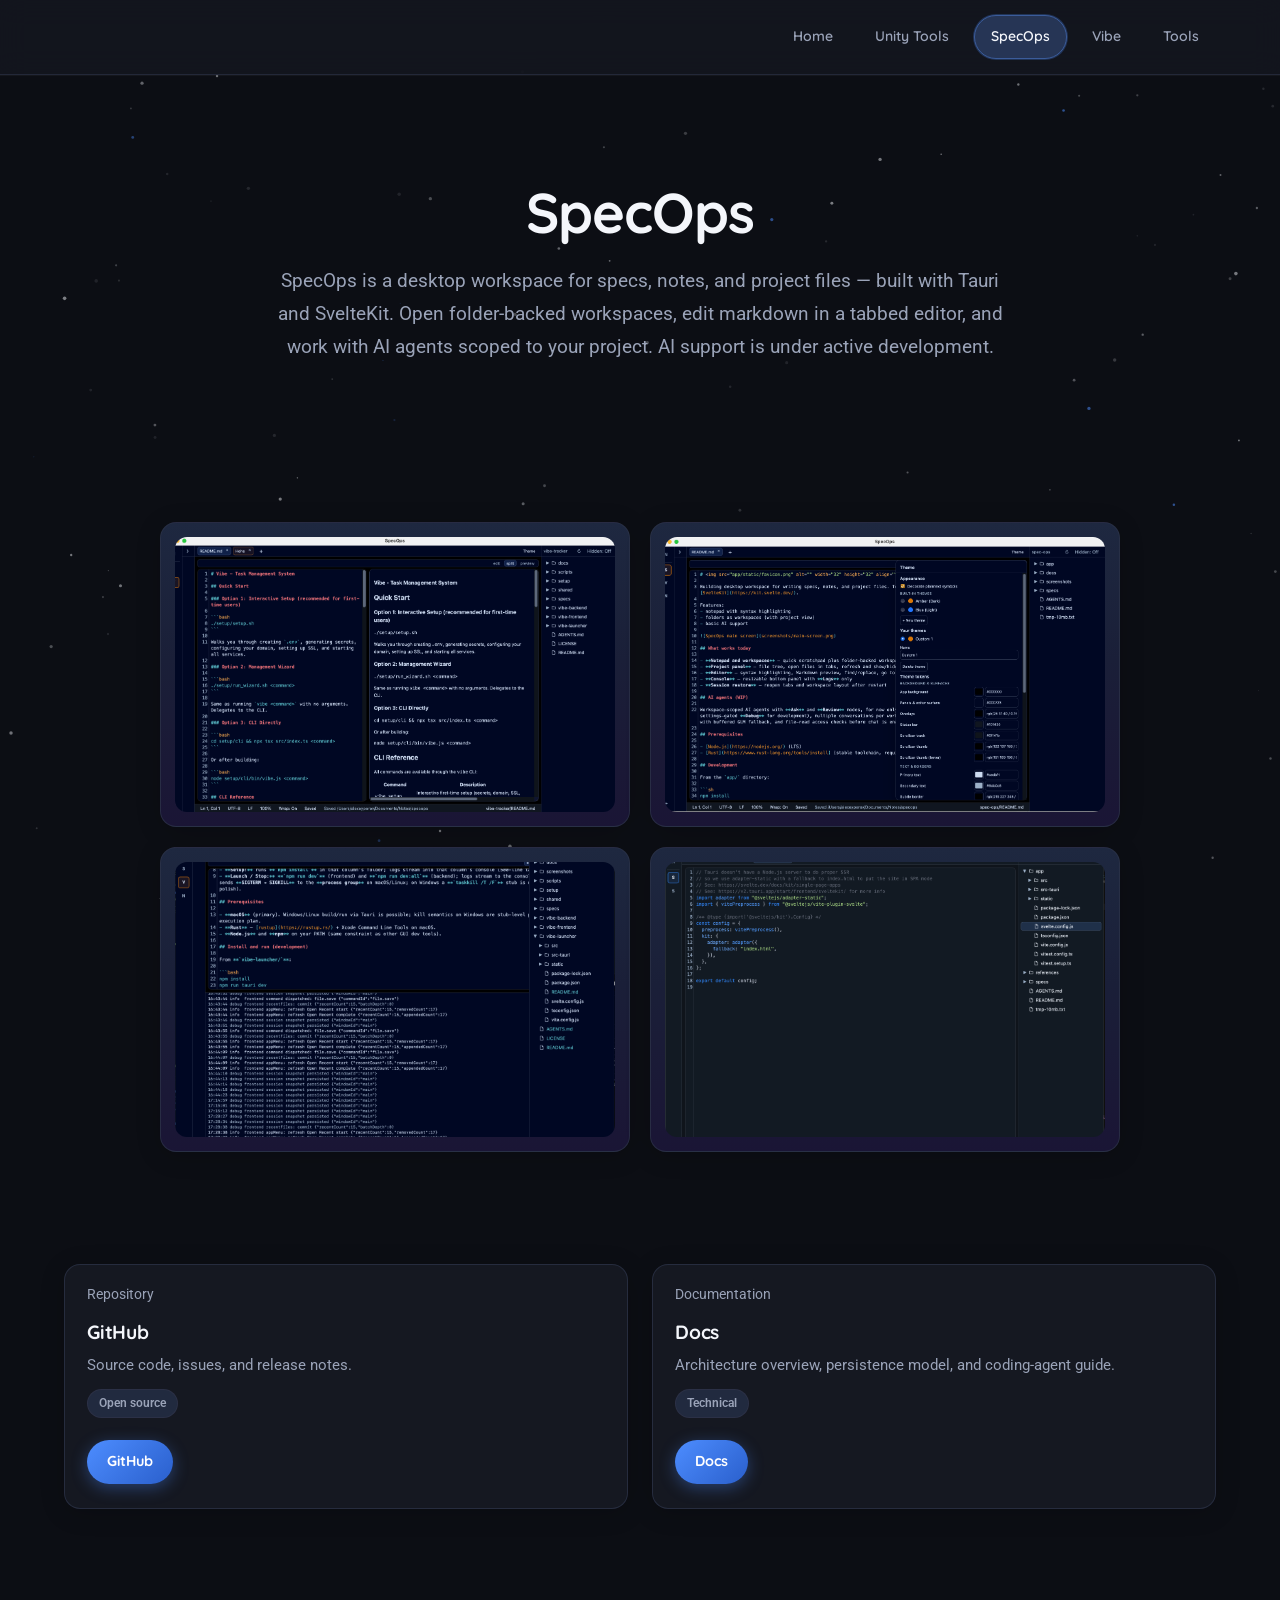
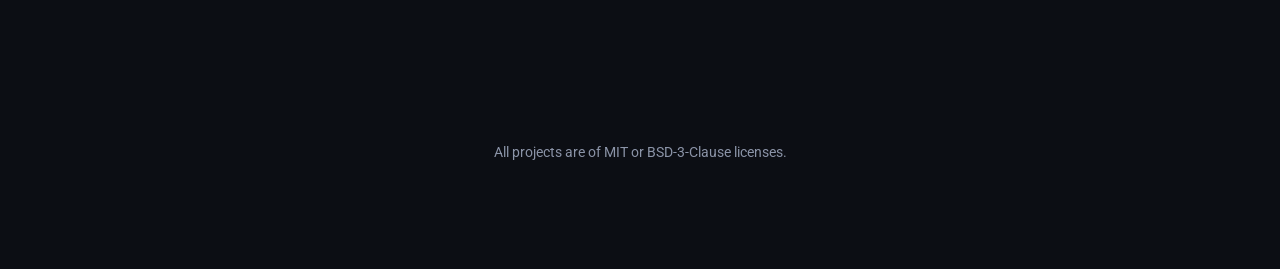
==== commit ec5e483c: "Site updated" ====
--- a/specops/index.html
+++ b/specops/index.html
@@ -4,7 +4,7 @@
   <meta charset="UTF-8">
   <meta name="viewport" content="width=device-width, initial-scale=1.0">
   <title>SpecOps</title>
-  
+  <link rel="icon" type="image/png" href="../assets/github-logo.png">
   <link rel="preconnect" href="https://fonts.googleapis.com">
   <link rel="preconnect" href="https://fonts.gstatic.com" crossorigin>
   <link href="https://fonts.googleapis.com/css?family=Quicksand:700%7cRoboto:400,400i,700&amp;display=swap" rel="stylesheet">
@@ -46,7 +46,14 @@
   </style>
   <link rel="stylesheet" href="../styles.css">
 </head>
-<body>
+<body class="has-bg-effect has-bg-effect--magic-dust">
+  
+  <div class="page-bg-effect page-bg-effect--magic-dust" aria-hidden="true">
+    
+    <canvas class="page-bg-effect__canvas"></canvas>
+    
+  </div>
+  
   <a class="skip-link" href="#main-content">Skip to main content</a>
   <noscript>
     <style>
@@ -74,7 +81,7 @@
           
           <a class="site-nav__link" href="../unity-tools/">Unity Tools</a>
           
-          <a class="site-nav__link" href="./">SpecOps</a>
+          <a class="site-nav__link site-nav__link--active" href="./" aria-current="page">SpecOps</a>
           
           <a class="site-nav__link" href="../vibe/">Vibe</a>
           
@@ -89,13 +96,13 @@
 
   <main id="main-content">
     <section class="intro section section-gradient scroll-reveal scroll-reveal--immediate"><div class="container center"><h1 id="intro_title">SpecOps</h1><p>SpecOps is a desktop workspace for specs, notes, and project files — built with Tauri and SvelteKit. Open folder-backed workspaces, edit markdown in a tabbed editor, and work with AI agents scoped to your project. AI support is under active development.</p></div></section>
-<section class="photos section section-gradient scroll-reveal" id="photos"><div class="container"><div class="photos-grid" data-image-lightbox><button type="button" class="photos-grid__item" data-lightbox-src="../assets/spec-ops-main-screen-split-view.png" data-lightbox-alt="SpecOps split view with markdown editor and AI chat panel"><img src="../assets/spec-ops-main-screen-split-view.png" alt="SpecOps split view with markdown editor and AI chat panel"></button><button type="button" class="photos-grid__item" data-lightbox-src="../assets/spec-ops-main-screen-themes.png" data-lightbox-alt="SpecOps themes panel"><img src="../assets/spec-ops-main-screen-themes.png" alt="SpecOps themes panel"></button><button type="button" class="photos-grid__item" data-lightbox-src="../assets/spec-ops-main-screen-logs.png" data-lightbox-alt="SpecOps logs panel"><img src="../assets/spec-ops-main-screen-logs.png" alt="SpecOps logs panel"></button><button type="button" class="photos-grid__item" data-lightbox-src="../assets/spec-ops-main-screen.png" data-lightbox-alt="SpecOps main workspace with editor tabs and project panel"><img src="../assets/spec-ops-main-screen.png" alt="SpecOps main workspace with editor tabs and project panel"></button></div></div></section>
+<section class="photos section section-gradient scroll-reveal" id="specops-screenshots"><div class="container"><div class="photos-grid" data-image-lightbox><button type="button" class="photos-grid__item" data-lightbox-src="../assets/spec-ops-main-screen-split-view.png" data-lightbox-alt="SpecOps split view with markdown editor and AI chat panel"><img src="../assets/spec-ops-main-screen-split-view.png" alt="SpecOps split view with markdown editor and AI chat panel"></button><button type="button" class="photos-grid__item" data-lightbox-src="../assets/spec-ops-main-screen-themes.png" data-lightbox-alt="SpecOps themes panel"><img src="../assets/spec-ops-main-screen-themes.png" alt="SpecOps themes panel"></button><button type="button" class="photos-grid__item" data-lightbox-src="../assets/spec-ops-main-screen-logs.png" data-lightbox-alt="SpecOps logs panel"><img src="../assets/spec-ops-main-screen-logs.png" alt="SpecOps logs panel"></button><button type="button" class="photos-grid__item" data-lightbox-src="../assets/spec-ops-main-screen.png" data-lightbox-alt="SpecOps main workspace with editor tabs and project panel"><img src="../assets/spec-ops-main-screen.png" alt="SpecOps main workspace with editor tabs and project panel"></button></div></div></section>
 
 <section class="project-grid section section-gradient scroll-reveal" data-widget-type="project_grid">
   <div class="container">
     
     
-    <div class="project-grid__grid" style="">
+    <div class="project-grid__grid">
       
       <article class="project-card scroll-reveal project-card--no-media">
         
@@ -133,6 +140,7 @@
   
   
   <script src="../image-lightbox.js" defer></script>
+  <script src="../background-effects.js" defer></script>
   <script src="../nav.js" defer></script>
 </body>
 </html>
--- a/styles.css
+++ b/styles.css
@@ -100,6 +100,10 @@
   padding: clamp(72px, 10vw, 104px) 0;
 }
 
+body.compact-sections .section {
+  padding: clamp(36px, 5vw, 52px) 0;
+}
+
 .cover-banner {
   width: 100%;
   margin: 0;
@@ -611,6 +615,34 @@
 
 .section.intro .container p:empty {
   display: none;
+}
+
+.intro__cta-wrap {
+  margin: 1.75rem auto 0;
+  max-width: none;
+}
+
+.intro__cta {
+  display: inline-flex;
+  align-items: center;
+  justify-content: center;
+  text-decoration: none;
+  padding: 10px 20px;
+  border-radius: 999px;
+  background: linear-gradient(135deg, var(--accent) 0%, var(--accent-muted, var(--accent)) 100%);
+  color: #fff;
+  font-weight: 700;
+  font-size: 0.9rem;
+  font-family: var(--font-heading);
+  line-height: 1.4;
+  box-shadow: 0 4px 16px color-mix(in srgb, var(--accent) 35%, transparent);
+  transition: filter 0.15s ease, transform 0.15s ease, box-shadow 0.15s ease;
+}
+
+.intro__cta:hover {
+  transform: translateY(-1px);
+  filter: brightness(1.08);
+  box-shadow: 0 8px 24px color-mix(in srgb, var(--accent) 45%, transparent);
 }
 
 .section-gradient.catalog-showcase { background: var(--catalog-gradient); }
@@ -1337,6 +1369,7 @@
   .project-card:hover,
   .photos-grid__item:hover,
   .project-card__cta:hover,
+  .intro__cta:hover,
   .follow-us__btn:hover {
     transform: none;
   }
@@ -1513,3 +1546,217 @@
     font-size: 24px;
   }
 }
+
+[id$="-featured"] .catalog-store-btn {
+  display: inline-flex;
+  align-items: center;
+  justify-content: center;
+  padding: 10px 20px;
+  border-radius: 999px;
+  background: linear-gradient(135deg, var(--accent) 0%, var(--accent-muted, var(--accent)) 100%);
+  color: #fff;
+  font-weight: 700;
+  font-size: 0.9rem;
+  font-family: var(--font-heading);
+  line-height: 1.4;
+  box-shadow: 0 4px 16px color-mix(in srgb, var(--accent) 35%, transparent);
+  transition: filter 0.15s ease, transform 0.15s ease, box-shadow 0.15s ease;
+}
+
+[id$="-featured"] .catalog-store-btn:hover {
+  transform: translateY(-1px);
+  filter: brightness(1.08);
+  box-shadow: 0 8px 24px color-mix(in srgb, var(--accent) 45%, transparent);
+}
+
+[id$="-featured"] .catalog-store-btn__icon {
+  display: none;
+}
+
+[id$="-featured"] .catalog-store-btn::after {
+  content: "GitHub";
+}
+
+/* SpecOps screenshot panels */
+.section.intro:has(+ #specops-screenshots) {
+  padding-bottom: clamp(36px, 5vw, 52px);
+}
+
+#specops-screenshots.section {
+  padding-top: clamp(36px, 5vw, 52px);
+  padding-bottom: clamp(36px, 5vw, 52px);
+}
+
+#specops-screenshots.section + .project-grid.section {
+  padding-top: clamp(36px, 5vw, 52px);
+}
+
+#specops-screenshots .photos-grid__item {
+  padding: 14px;
+  border: 1px solid color-mix(in srgb, var(--line) 75%, transparent);
+  border-radius: 16px;
+  background: linear-gradient(180deg, #1e2840 0%, #1a1f38 45%, #1a1535 100%);
+  box-shadow: 0 4px 24px rgba(0, 0, 0, 0.18);
+  cursor: zoom-in;
+}
+
+#specops-screenshots .photos-grid__item:hover {
+  border-color: color-mix(in srgb, var(--accent) 35%, var(--line));
+}
+
+#specops-screenshots .photos-grid img {
+  border-radius: 12px;
+  border: none;
+}
+
+@media (max-width: 640px) {
+  .section.intro:has(+ #specops-screenshots) {
+    padding-bottom: 32px;
+  }
+
+  #specops-screenshots.section {
+    padding-top: 32px;
+    padding-bottom: 32px;
+  }
+
+  #specops-screenshots.section + .project-grid.section {
+    padding-top: 32px;
+  }
+}
+
+/* Tools page: halved vertical gap between intro and project grid */
+#tools-intro.section {
+  padding-bottom: clamp(36px, 5vw, 52px);
+}
+
+#tools-intro.section + #tools-projects.section {
+  padding-top: clamp(36px, 5vw, 52px);
+}
+
+@media (max-width: 640px) {
+  #tools-intro.section {
+    padding-bottom: 32px;
+  }
+
+  #tools-intro.section + #tools-projects.section {
+    padding-top: 32px;
+  }
+}
+
+/* Page background effects (layout.background_effect) */
+body.has-bg-effect {
+  position: relative;
+}
+
+.page-bg-effect {
+  position: fixed;
+  inset: 0;
+  z-index: 0;
+  overflow: hidden;
+  pointer-events: none;
+}
+
+.page-bg-effect__canvas {
+  display: block;
+  width: 100%;
+  height: 100%;
+}
+
+body.has-bg-effect .site-header {
+  position: sticky;
+  top: 0;
+  z-index: 10;
+  background: color-mix(in srgb, var(--surface) 78%, transparent);
+  backdrop-filter: blur(14px) saturate(1.2);
+}
+
+body.has-bg-effect main,
+body.has-bg-effect .footer {
+  position: relative;
+  z-index: 1;
+  background: transparent;
+}
+
+/* Light leaks */
+.light-leak {
+  position: absolute;
+  border-radius: 50%;
+  filter: blur(56px);
+  opacity: 0.58;
+  will-change: transform, opacity;
+}
+
+.light-leak--1 {
+  width: min(52vw, 520px);
+  height: min(52vw, 520px);
+  top: -18%;
+  left: -12%;
+  background: radial-gradient(circle, rgba(77, 141, 255, 0.9) 0%, rgba(77, 141, 255, 0) 68%);
+  animation: light-leak-drift-1 32s ease-in-out infinite;
+}
+
+.light-leak--2 {
+  width: min(44vw, 440px);
+  height: min(44vw, 440px);
+  top: 8%;
+  right: -14%;
+  background: radial-gradient(circle, rgba(255, 140, 90, 0.85) 0%, rgba(255, 140, 90, 0) 70%);
+  animation: light-leak-drift-2 28s ease-in-out infinite;
+}
+
+.light-leak--3 {
+  width: min(38vw, 380px);
+  height: min(38vw, 380px);
+  bottom: -10%;
+  left: 18%;
+  background: radial-gradient(circle, rgba(196, 91, 255, 0.8) 0%, rgba(196, 91, 255, 0) 72%);
+  animation: light-leak-drift-3 36s ease-in-out infinite;
+}
+
+.light-leak--4 {
+  width: min(34vw, 340px);
+  height: min(34vw, 340px);
+  bottom: 12%;
+  right: 8%;
+  background: radial-gradient(circle, rgba(77, 141, 255, 0.75) 0%, rgba(77, 141, 255, 0) 74%);
+  animation: light-leak-drift-4 24s ease-in-out infinite;
+}
+
+@keyframes light-leak-drift-1 {
+  0%, 100% { transform: translate(0, 0) scale(1); opacity: 0.5; }
+  50% { transform: translate(6vw, 4vh) scale(1.08); opacity: 0.68; }
+}
+
+@keyframes light-leak-drift-2 {
+  0%, 100% { transform: translate(0, 0) scale(1); opacity: 0.52; }
+  50% { transform: translate(-5vw, 6vh) scale(1.12); opacity: 0.66; }
+}
+
+@keyframes light-leak-drift-3 {
+  0%, 100% { transform: translate(0, 0) scale(1); opacity: 0.48; }
+  50% { transform: translate(4vw, -5vh) scale(1.06); opacity: 0.62; }
+}
+
+@keyframes light-leak-drift-4 {
+  0%, 100% { transform: translate(0, 0) scale(1); opacity: 0.46; }
+  50% { transform: translate(-3vw, -4vh) scale(1.1); opacity: 0.6; }
+}
+
+@media (prefers-reduced-motion: reduce) {
+  .light-leak {
+    animation: none;
+  }
+}
+
+/* Section panels stay transparent so the back-layer animation remains visible */
+body.has-bg-effect .section,
+body.has-bg-effect .section-gradient,
+body.has-bg-effect .widget-row.section,
+body.has-bg-effect .widget-column.section,
+body.has-bg-effect .widget-grid.section {
+  background: transparent !important;
+}
+
+body.has-bg-effect .section-gradient::before {
+  content: none;
+}
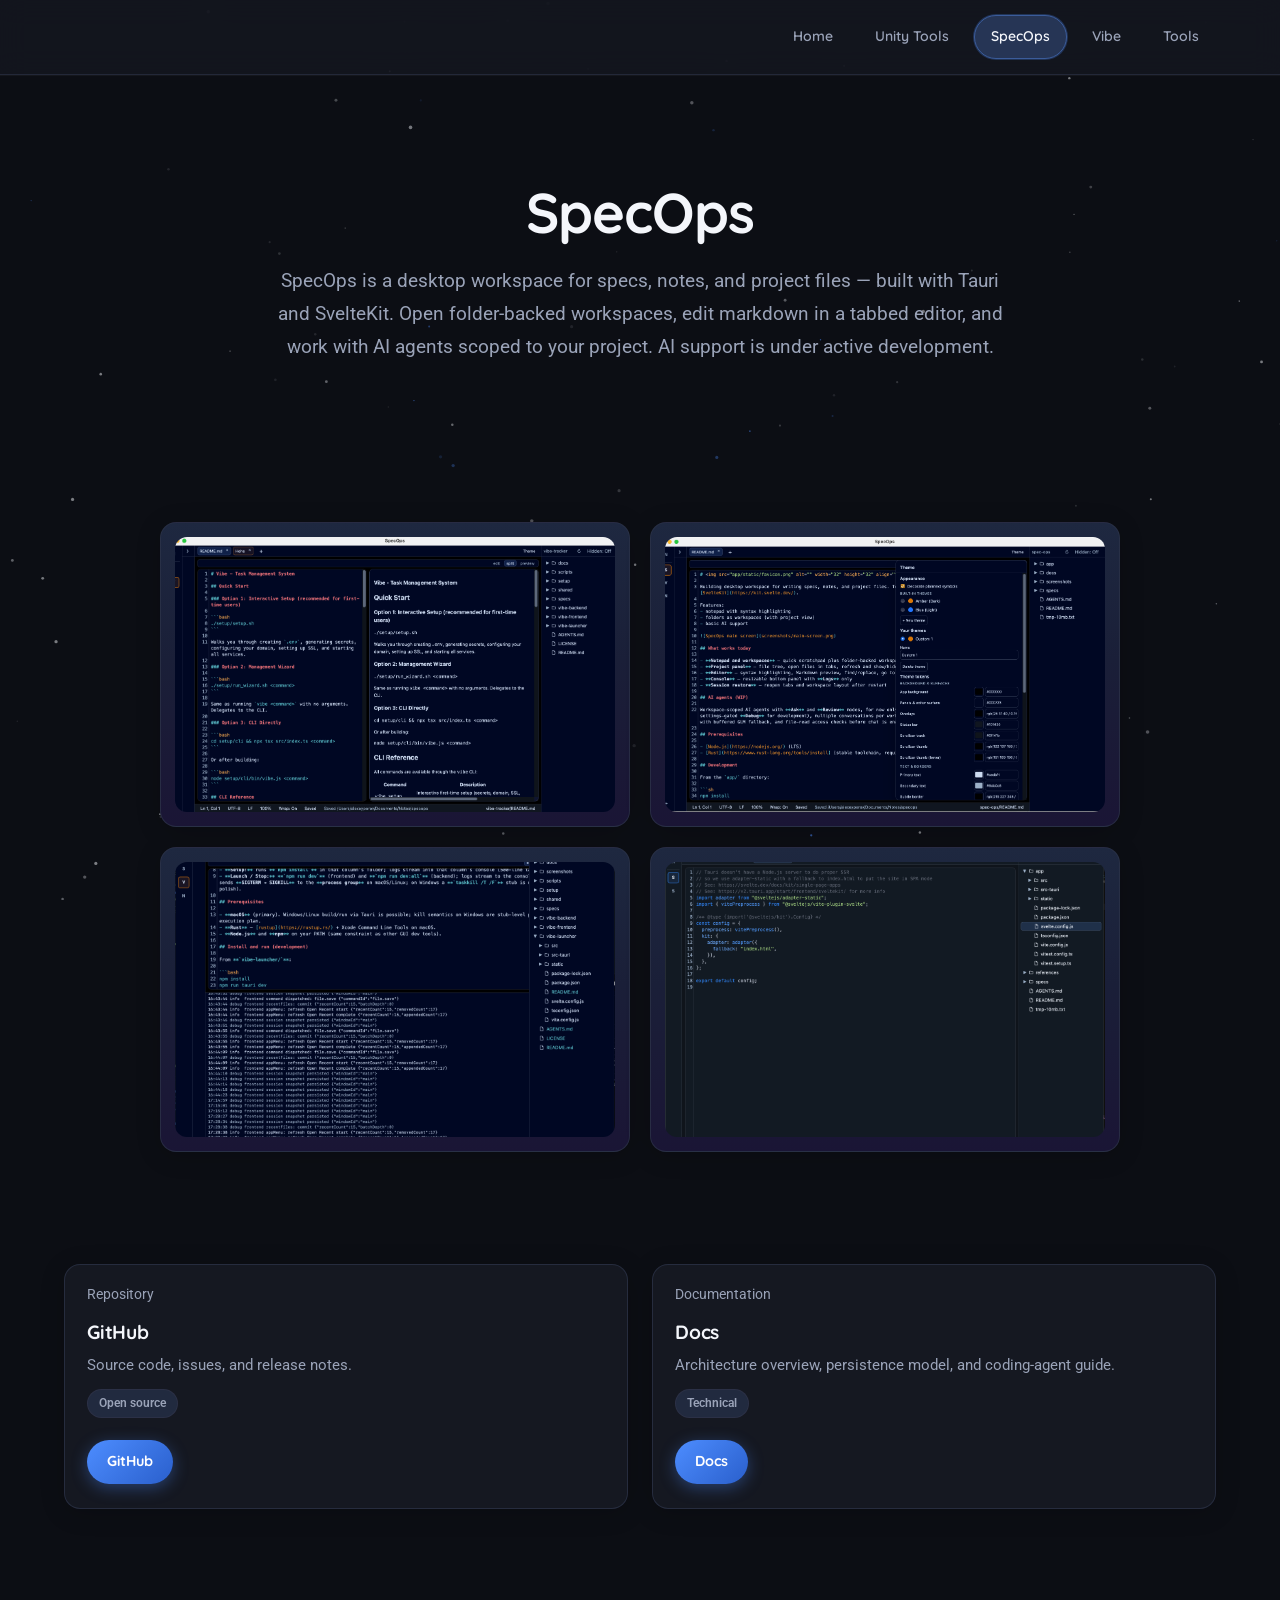
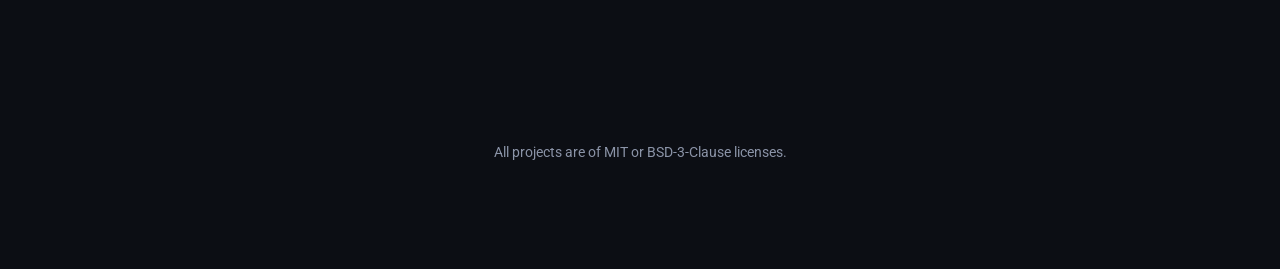
==== commit f93d4481: "Site updated" ====
--- a/specops/index.html
+++ b/specops/index.html
@@ -43,15 +43,33 @@
       --text-secondary: #9aa3b8;
       --widget-gradient: linear-gradient(145deg, #1a1f2e 0%, #12151f 100%);
     }
+    .scroll-reveal--immediate,
+    .scroll-reveal--immediate.scroll-reveal--visible {
+      opacity: 1;
+      transform: none;
+    }
+
+    body.has-bg-effect { position: relative; }
+    .page-bg-effect {
+      position: fixed;
+      inset: 0;
+      z-index: 0;
+      overflow: hidden;
+      pointer-events: none;
+    }
+    .page-bg-effect__canvas {
+      display: block;
+      width: 100%;
+      height: 100%;
+    }
+
   </style>
   <link rel="stylesheet" href="../styles.css">
 </head>
 <body class="has-bg-effect has-bg-effect--magic-dust">
   
   <div class="page-bg-effect page-bg-effect--magic-dust" aria-hidden="true">
-    
     <canvas class="page-bg-effect__canvas"></canvas>
-    
   </div>
   
   <a class="skip-link" href="#main-content">Skip to main content</a>
@@ -98,7 +116,7 @@
     <section class="intro section section-gradient scroll-reveal scroll-reveal--immediate"><div class="container center"><h1 id="intro_title">SpecOps</h1><p>SpecOps is a desktop workspace for specs, notes, and project files — built with Tauri and SvelteKit. Open folder-backed workspaces, edit markdown in a tabbed editor, and work with AI agents scoped to your project. AI support is under active development.</p></div></section>
 <section class="photos section section-gradient scroll-reveal" id="specops-screenshots"><div class="container"><div class="photos-grid" data-image-lightbox><button type="button" class="photos-grid__item" data-lightbox-src="../assets/spec-ops-main-screen-split-view.png" data-lightbox-alt="SpecOps split view with markdown editor and AI chat panel"><img src="../assets/spec-ops-main-screen-split-view.png" alt="SpecOps split view with markdown editor and AI chat panel"></button><button type="button" class="photos-grid__item" data-lightbox-src="../assets/spec-ops-main-screen-themes.png" data-lightbox-alt="SpecOps themes panel"><img src="../assets/spec-ops-main-screen-themes.png" alt="SpecOps themes panel"></button><button type="button" class="photos-grid__item" data-lightbox-src="../assets/spec-ops-main-screen-logs.png" data-lightbox-alt="SpecOps logs panel"><img src="../assets/spec-ops-main-screen-logs.png" alt="SpecOps logs panel"></button><button type="button" class="photos-grid__item" data-lightbox-src="../assets/spec-ops-main-screen.png" data-lightbox-alt="SpecOps main workspace with editor tabs and project panel"><img src="../assets/spec-ops-main-screen.png" alt="SpecOps main workspace with editor tabs and project panel"></button></div></div></section>
 
-<section class="project-grid section section-gradient scroll-reveal" data-widget-type="project_grid">
+<section class="project-grid section section-gradient scroll-reveal scroll-reveal--immediate" data-widget-type="project_grid">
   <div class="container">
     
     
--- a/styles.css
+++ b/styles.css
@@ -1677,77 +1677,6 @@
   background: transparent;
 }
 
-/* Light leaks */
-.light-leak {
-  position: absolute;
-  border-radius: 50%;
-  filter: blur(56px);
-  opacity: 0.58;
-  will-change: transform, opacity;
-}
-
-.light-leak--1 {
-  width: min(52vw, 520px);
-  height: min(52vw, 520px);
-  top: -18%;
-  left: -12%;
-  background: radial-gradient(circle, rgba(77, 141, 255, 0.9) 0%, rgba(77, 141, 255, 0) 68%);
-  animation: light-leak-drift-1 32s ease-in-out infinite;
-}
-
-.light-leak--2 {
-  width: min(44vw, 440px);
-  height: min(44vw, 440px);
-  top: 8%;
-  right: -14%;
-  background: radial-gradient(circle, rgba(255, 140, 90, 0.85) 0%, rgba(255, 140, 90, 0) 70%);
-  animation: light-leak-drift-2 28s ease-in-out infinite;
-}
-
-.light-leak--3 {
-  width: min(38vw, 380px);
-  height: min(38vw, 380px);
-  bottom: -10%;
-  left: 18%;
-  background: radial-gradient(circle, rgba(196, 91, 255, 0.8) 0%, rgba(196, 91, 255, 0) 72%);
-  animation: light-leak-drift-3 36s ease-in-out infinite;
-}
-
-.light-leak--4 {
-  width: min(34vw, 340px);
-  height: min(34vw, 340px);
-  bottom: 12%;
-  right: 8%;
-  background: radial-gradient(circle, rgba(77, 141, 255, 0.75) 0%, rgba(77, 141, 255, 0) 74%);
-  animation: light-leak-drift-4 24s ease-in-out infinite;
-}
-
-@keyframes light-leak-drift-1 {
-  0%, 100% { transform: translate(0, 0) scale(1); opacity: 0.5; }
-  50% { transform: translate(6vw, 4vh) scale(1.08); opacity: 0.68; }
-}
-
-@keyframes light-leak-drift-2 {
-  0%, 100% { transform: translate(0, 0) scale(1); opacity: 0.52; }
-  50% { transform: translate(-5vw, 6vh) scale(1.12); opacity: 0.66; }
-}
-
-@keyframes light-leak-drift-3 {
-  0%, 100% { transform: translate(0, 0) scale(1); opacity: 0.48; }
-  50% { transform: translate(4vw, -5vh) scale(1.06); opacity: 0.62; }
-}
-
-@keyframes light-leak-drift-4 {
-  0%, 100% { transform: translate(0, 0) scale(1); opacity: 0.46; }
-  50% { transform: translate(-3vw, -4vh) scale(1.1); opacity: 0.6; }
-}
-
-@media (prefers-reduced-motion: reduce) {
-  .light-leak {
-    animation: none;
-  }
-}
-
 /* Section panels stay transparent so the back-layer animation remains visible */
 body.has-bg-effect .section,
 body.has-bg-effect .section-gradient,
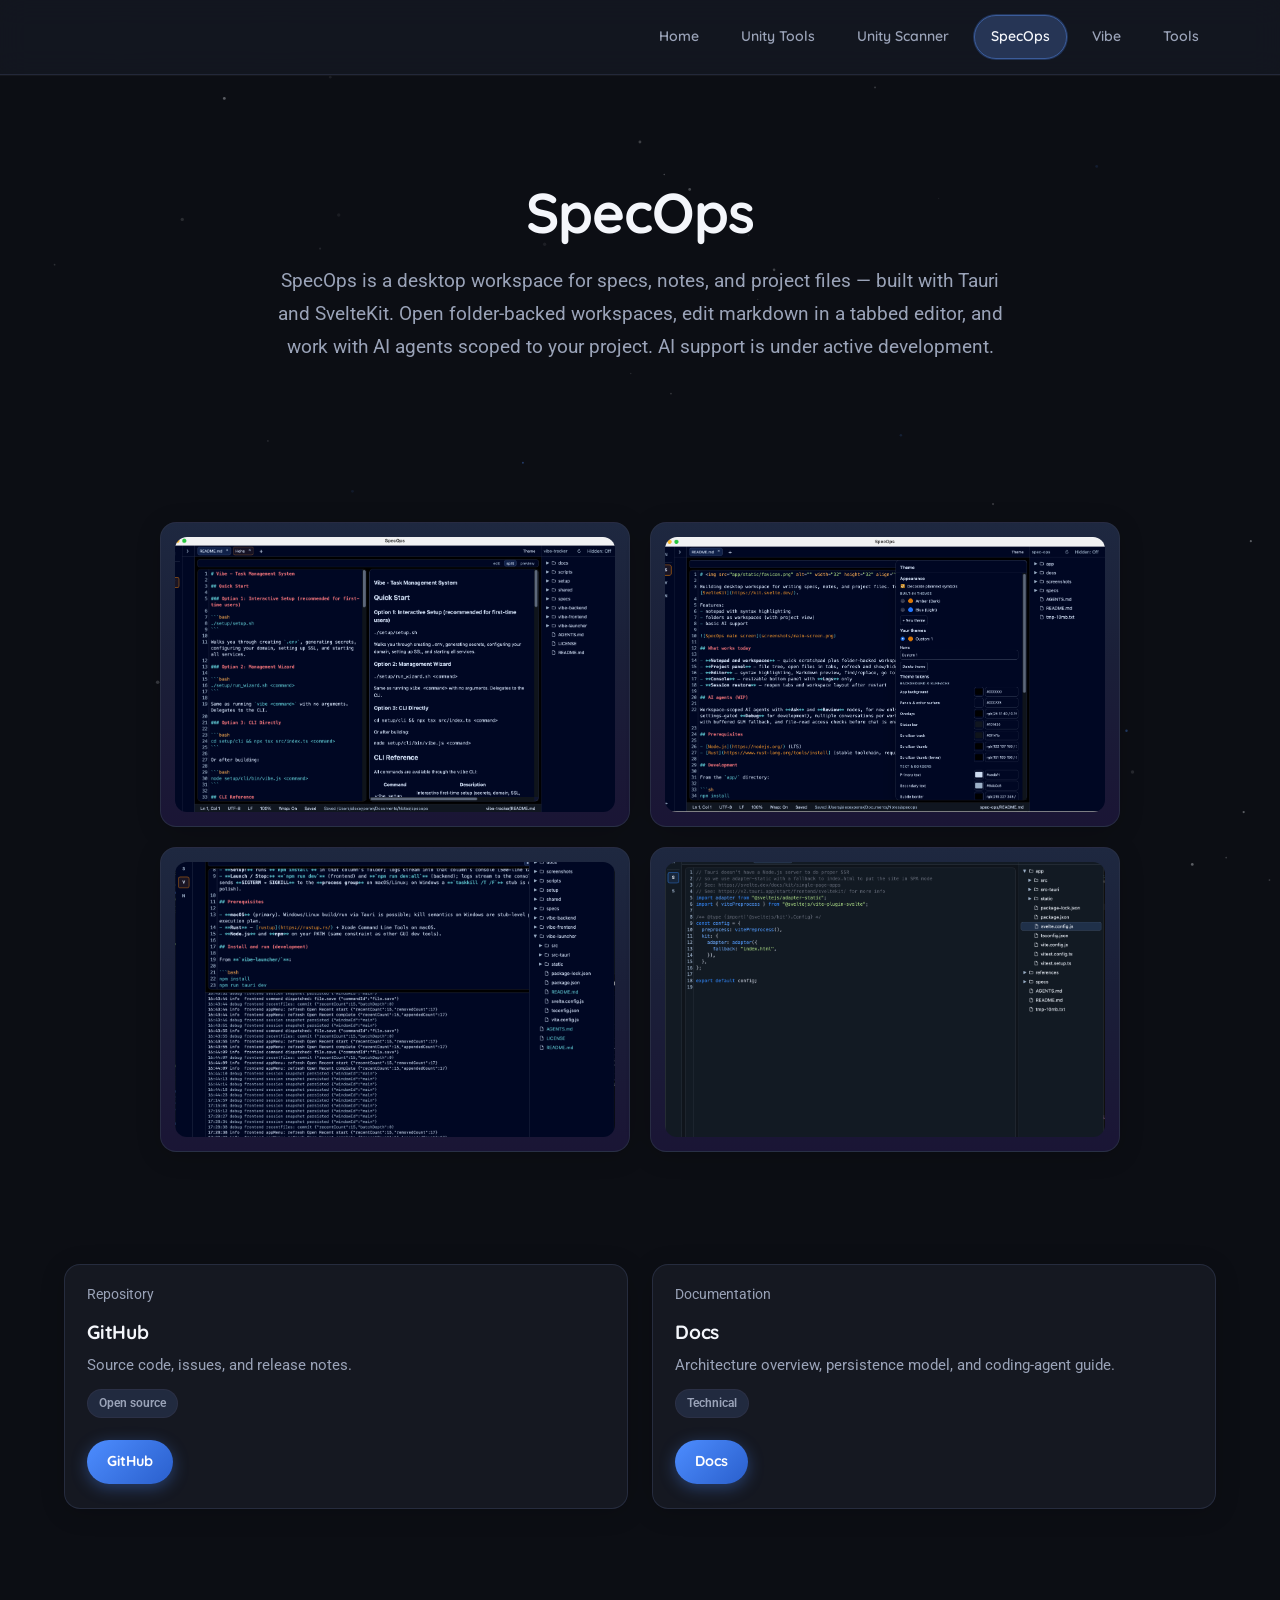
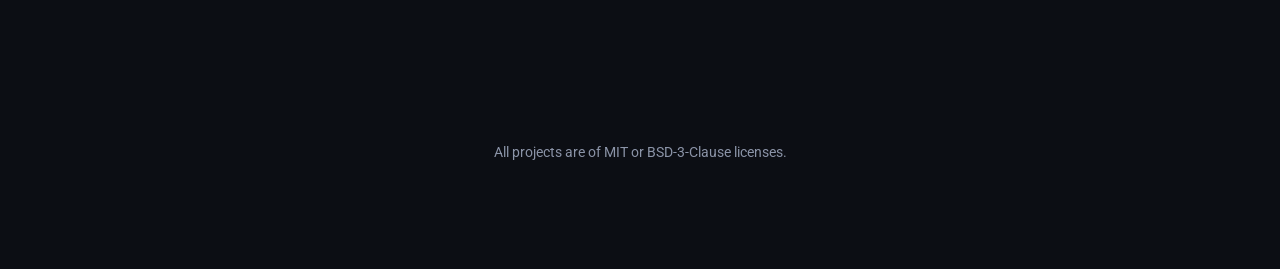
==== commit e0e2978f: "Site updated" ====
--- a/specops/index.html
+++ b/specops/index.html
@@ -99,6 +99,8 @@
           
           <a class="site-nav__link" href="../unity-tools/">Unity Tools</a>
           
+          <a class="site-nav__link" href="../unity-scanner/">Unity Scanner</a>
+          
           <a class="site-nav__link site-nav__link--active" href="./" aria-current="page">SpecOps</a>
           
           <a class="site-nav__link" href="../vibe/">Vibe</a>
--- a/styles.css
+++ b/styles.css
@@ -126,7 +126,7 @@
 
 .site-header {
   border-bottom: 1px solid color-mix(in srgb, var(--line) 65%, transparent);
-  background: color-mix(in srgb, var(--surface) 78%, transparent);
+  background: color-mix(in srgb, var(--surface) 85%, transparent);
   position: sticky;
   top: 0;
   backdrop-filter: blur(14px) saturate(1.2);
@@ -643,6 +643,63 @@
   transform: translateY(-1px);
   filter: brightness(1.08);
   box-shadow: 0 8px 24px color-mix(in srgb, var(--accent) 45%, transparent);
+}
+
+.intro__link-section {
+  margin-top: 1.75rem;
+}
+
+.intro__link-section-title {
+  margin-bottom: 0;
+}
+
+.intro__link-buttons {
+  margin-top: 36px;
+  display: flex;
+  flex-wrap: wrap;
+  justify-content: center;
+  align-items: stretch;
+  gap: 16px;
+}
+
+.intro__link-btn {
+  display: inline-flex;
+  align-items: center;
+  justify-content: center;
+  width: 10.5rem;
+  height: 10.5rem;
+  padding: 12px;
+  border-radius: 14px;
+  border: 1px solid color-mix(in srgb, var(--line) 70%, transparent);
+  background: var(--social-button-background, var(--widget-gradient));
+  color: var(--text-primary);
+  font-family: var(--font-heading);
+  font-weight: 600;
+  font-size: 0.875rem;
+  line-height: 1.25;
+  text-decoration: none;
+  text-align: center;
+  white-space: nowrap;
+  box-sizing: border-box;
+  box-shadow: 0 4px 16px rgba(0, 0, 0, 0.12);
+  transition: transform 0.15s ease, border-color 0.15s ease, box-shadow 0.15s ease, color 0.15s ease;
+}
+
+.intro__link-btn:hover {
+  transform: translateY(-2px);
+  border-color: color-mix(in srgb, var(--accent) 45%, var(--line));
+  box-shadow: 0 10px 28px rgba(0, 0, 0, 0.22);
+  color: var(--text-primary);
+}
+
+#about-intro .container > p {
+  white-space: nowrap;
+  max-width: none;
+}
+
+#unity-scanner-summary .project-grid__grid {
+  grid-template-columns: minmax(0, 560px);
+  justify-content: center;
 }
 
 .section-gradient.catalog-showcase { background: var(--catalog-gradient); }
@@ -883,6 +940,132 @@
   display: block;
 }
 
+.visually-hidden {
+  position: absolute;
+  width: 1px;
+  height: 1px;
+  padding: 0;
+  margin: -1px;
+  overflow: hidden;
+  clip: rect(0, 0, 0, 0);
+  white-space: nowrap;
+  border: 0;
+}
+
+.code-block {
+  display: block;
+  margin: 1.25rem auto 0;
+  max-width: 100%;
+  padding: 16px 18px;
+  border-radius: 12px;
+  background: var(--surface);
+  border: 1px solid var(--line);
+  color: var(--text-primary);
+  font-family: ui-monospace, SFMono-Regular, Menlo, Monaco, Consolas, monospace;
+  font-size: 0.875rem;
+  line-height: 1.5;
+  overflow-x: auto;
+  text-align: left;
+  white-space: pre-wrap;
+  word-break: break-word;
+}
+
+.intro__pre {
+  max-width: 720px;
+}
+
+.reference-panel-section__intro {
+  max-width: 720px;
+  margin: 0 auto 8px;
+  color: var(--text-secondary);
+}
+
+.reference-panel {
+  margin-top: 28px;
+  padding: 20px;
+  border-radius: 14px;
+  background: var(--widget-gradient);
+  border: 1px solid var(--line);
+}
+
+.reference-panel__select-wrap {
+  display: none;
+  margin-bottom: 16px;
+}
+
+.reference-panel__select {
+  width: 100%;
+  padding: 12px 14px;
+  border-radius: 12px;
+  border: 1px solid var(--line);
+  background: var(--surface);
+  color: var(--text-primary);
+  font: inherit;
+  font-family: var(--font-heading);
+  font-weight: 600;
+}
+
+.reference-panel__detail h3,
+.reference-panel__method {
+  margin-top: 0;
+  font-size: 1.35rem;
+}
+
+.reference-panel__signature {
+  margin: 0 0 1rem;
+  color: var(--text-secondary);
+  font-family: ui-monospace, SFMono-Regular, Menlo, Monaco, Consolas, monospace;
+  font-size: 0.9rem;
+}
+
+.reference-panel__description {
+  margin: 0 0 1rem;
+  color: var(--text-secondary);
+  line-height: 1.6;
+}
+
+.reference-panel__args {
+  margin: 0 0 1rem;
+}
+
+.reference-panel__arg {
+  margin-bottom: 12px;
+}
+
+.reference-panel__arg dt {
+  font-weight: 600;
+  color: var(--text-primary);
+  font-family: ui-monospace, SFMono-Regular, Menlo, Monaco, Consolas, monospace;
+}
+
+.reference-panel__arg-type {
+  margin: 4px 0 0;
+  color: var(--accent);
+  font-size: 0.9rem;
+}
+
+.reference-panel__arg-desc {
+  margin: 4px 0 0;
+  color: var(--text-secondary);
+}
+
+.reference-panel__code {
+  margin-top: 1rem;
+  margin-bottom: 0;
+}
+
+.project-card__cta--secondary {
+  margin-left: 10px;
+  background: transparent;
+  border: 1px solid var(--line);
+  color: var(--text-secondary);
+}
+
+.project-card__cta--secondary:hover {
+  color: var(--text-primary);
+  border-color: var(--accent-muted);
+}
+
 .vacancy-detail h3 {
   margin-top: 0;
   font-size: 1.35rem;
@@ -1063,6 +1246,12 @@
   .photos-grid { grid-template-columns: repeat(2, minmax(0, 1fr)); gap: 16px; }
   .split-widget__layout {
     grid-template-columns: 1fr;
+  }
+  .reference-panel__select-wrap {
+    display: block;
+  }
+  .reference-panel .split-widget__nav {
+    display: none;
   }
 }
 
@@ -1643,6 +1832,45 @@
   }
 }
 
+/* Unity Scanner page: halved vertical gap between neighboring sections */
+.section.intro:has(+ #unity-scanner-featured) {
+  padding-bottom: clamp(18px, 2.5vw, 26px);
+}
+
+#unity-scanner-featured.section {
+  padding-top: clamp(18px, 2.5vw, 26px);
+  padding-bottom: clamp(18px, 2.5vw, 26px);
+}
+
+#unity-scanner-featured.section + .reference-panel.section {
+  padding-top: clamp(18px, 2.5vw, 26px);
+}
+
+#unity-scanner-featured.section + .reference-panel.section + .intro.section {
+  padding-top: clamp(18px, 2.5vw, 26px);
+}
+
+#unity-scanner-featured.section + .reference-panel.section + .intro.section + .reference-panel.section {
+  padding-top: clamp(18px, 2.5vw, 26px);
+}
+
+@media (max-width: 640px) {
+  .section.intro:has(+ #unity-scanner-featured) {
+    padding-bottom: 16px;
+  }
+
+  #unity-scanner-featured.section {
+    padding-top: 16px;
+    padding-bottom: 16px;
+  }
+
+  #unity-scanner-featured.section + .reference-panel.section,
+  #unity-scanner-featured.section + .reference-panel.section + .intro.section,
+  #unity-scanner-featured.section + .reference-panel.section + .intro.section + .reference-panel.section {
+    padding-top: 16px;
+  }
+}
+
 /* Page background effects (layout.background_effect) */
 body.has-bg-effect {
   position: relative;
@@ -1666,7 +1894,7 @@
   position: sticky;
   top: 0;
   z-index: 10;
-  background: color-mix(in srgb, var(--surface) 78%, transparent);
+  background: color-mix(in srgb, var(--surface) 85%, transparent);
   backdrop-filter: blur(14px) saturate(1.2);
 }
 
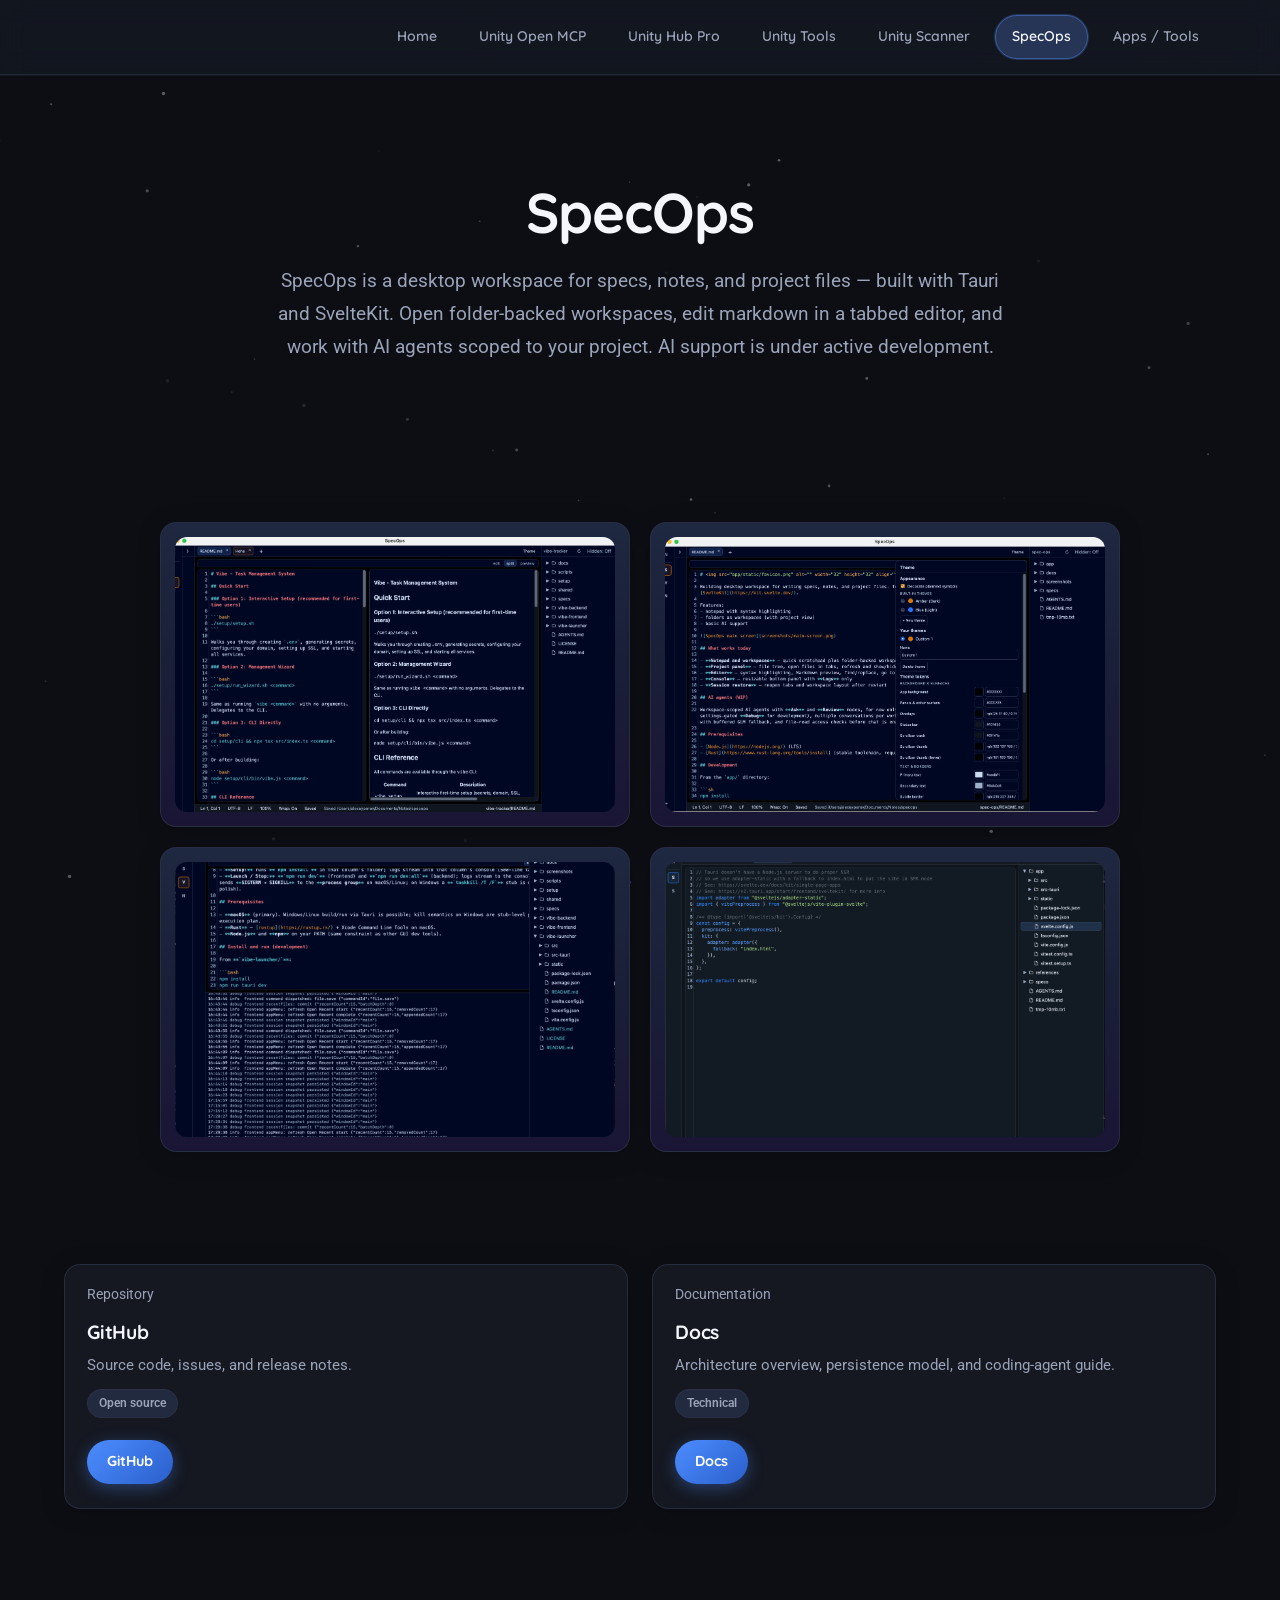
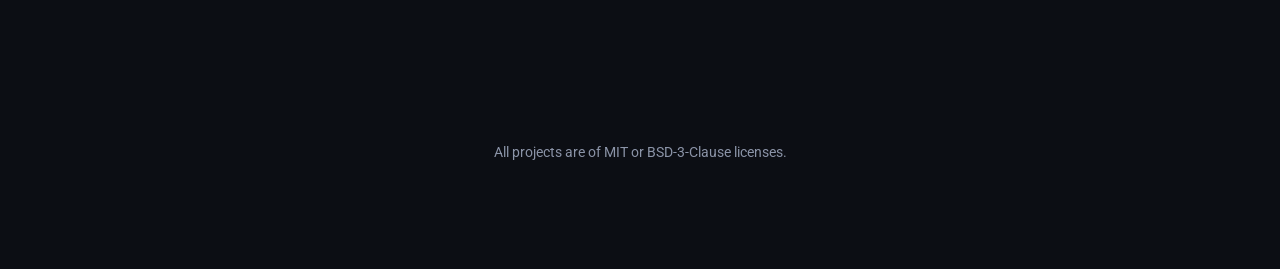
==== commit 79eaa79d: "Site updated" ====
--- a/specops/index.html
+++ b/specops/index.html
@@ -97,15 +97,17 @@
           
           <a class="site-nav__link" href="../">Home</a>
           
+          <a class="site-nav__link" href="../unity-open-mcp/">Unity Open MCP</a>
+          
+          <a class="site-nav__link" href="../unity-hub-pro/">Unity Hub Pro</a>
+          
           <a class="site-nav__link" href="../unity-tools/">Unity Tools</a>
           
           <a class="site-nav__link" href="../unity-scanner/">Unity Scanner</a>
           
           <a class="site-nav__link site-nav__link--active" href="./" aria-current="page">SpecOps</a>
           
-          <a class="site-nav__link" href="../vibe/">Vibe</a>
-          
-          <a class="site-nav__link" href="../tools/">Tools</a>
+          <a class="site-nav__link" href="../tools/">Apps / Tools</a>
           
         </nav>
         
--- a/styles.css
+++ b/styles.css
@@ -567,9 +567,17 @@
 
 .offers-grid {
   margin-top: 28px;
-  display: grid;
-  grid-template-columns: repeat(auto-fit, minmax(240px, 1fr));
+  /* flex-wrap + center so partial rows (e.g. 2 of 3 cards) center
+     instead of left-aligning; full rows look identical to a grid. */
+  display: flex;
+  flex-wrap: wrap;
+  justify-content: center;
   gap: 16px;
+}
+
+.offers-grid .offer-card {
+  flex: 1 1 240px;
+  max-width: 360px;
 }
 
 .offer-card,
@@ -702,6 +710,72 @@
   justify-content: center;
 }
 
+/* "Links" project_grid variant — source/external links shown as compact,
+   narrow cards that read as a row of actions, not project showcases. */
+.project-grid.section#links .project-grid__grid {
+  grid-template-columns: minmax(0, 420px);
+  justify-content: center;
+  gap: 0.85rem;
+  margin-top: 4px;
+}
+
+.project-grid.section#links .project-card {
+  flex-direction: row;
+  align-items: center;
+  gap: 14px;
+  padding: 14px 18px;
+  border-radius: 12px;
+}
+
+.project-grid.section#links .project-card__body {
+  padding: 0;
+  flex: 1 1 auto;
+  min-width: 0;
+}
+
+.project-grid.section#links .project-card__title {
+  font-size: 1.05rem;
+  margin-bottom: 2px;
+}
+
+.project-grid.section#links .project-card__desc {
+  font-size: 0.92rem;
+  line-height: 1.4;
+  margin-bottom: 0;
+}
+
+.project-grid.section#links .project-card__cta-wrap {
+  margin-top: 0;
+  flex-shrink: 0;
+}
+
+.project-grid.section#links .project-card__cta {
+  padding: 8px 16px;
+  font-size: 0.9rem;
+  white-space: nowrap;
+}
+
+@media (max-width: 640px) {
+  .project-grid.section#links .project-grid__grid {
+    grid-template-columns: 1fr;
+  }
+
+  .project-grid.section#links .project-card {
+    flex-direction: column;
+    align-items: stretch;
+    text-align: left;
+  }
+
+  .project-grid.section#links .project-card__cta-wrap {
+    width: 100%;
+  }
+
+  .project-grid.section#links .project-card__cta {
+    display: inline-block;
+    text-align: center;
+  }
+}
+
 .section-gradient.catalog-showcase { background: var(--catalog-gradient); }
 .section-gradient.project-grid { background: var(--project-grid-gradient, var(--catalog-gradient)); }
 .section-gradient.media-swiper-widget { background: var(--catalog-gradient); }
@@ -1263,6 +1337,11 @@
   .photos-grid {
     grid-template-columns: 1fr;
   }
+  /* info_grid: full-width single column on phones. */
+  .offers-grid .offer-card {
+    flex-basis: 100%;
+    max-width: none;
+  }
   .catalog-app-card .catalog-carousel {
     display: none;
   }
